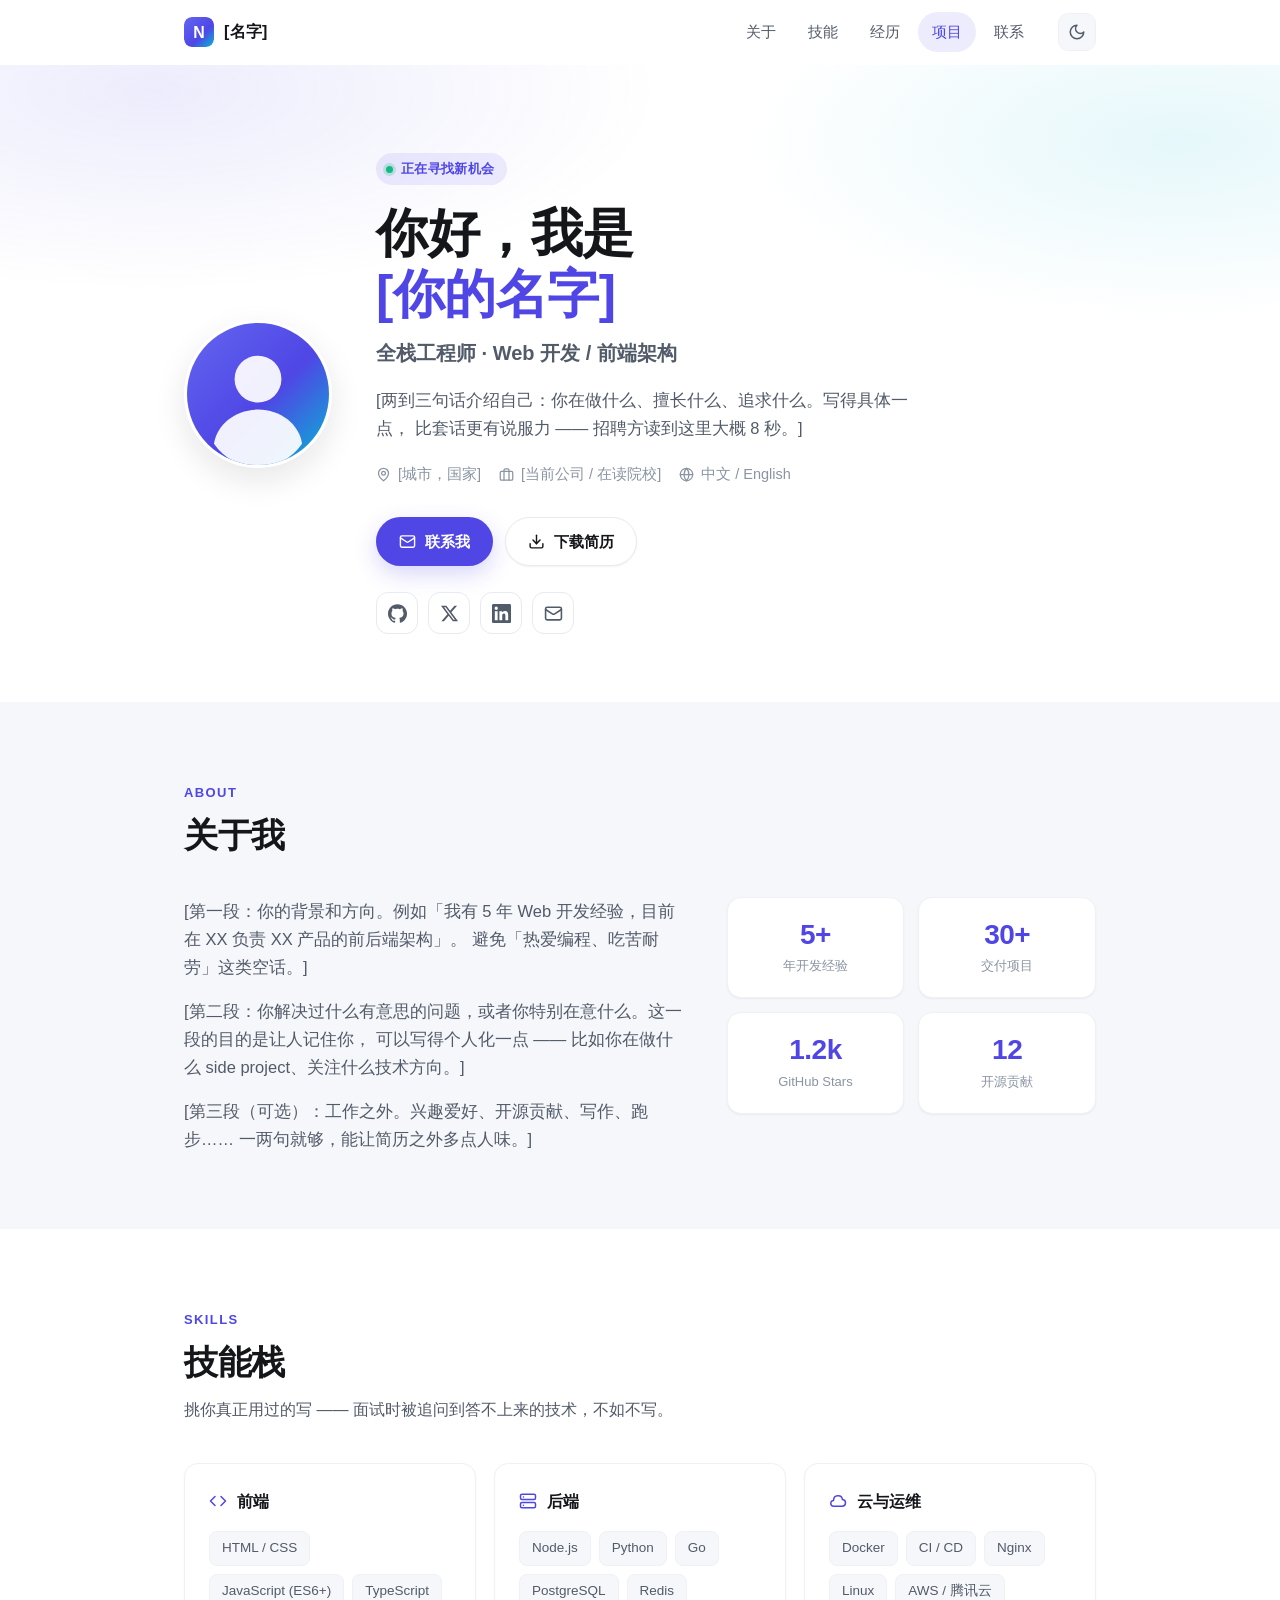
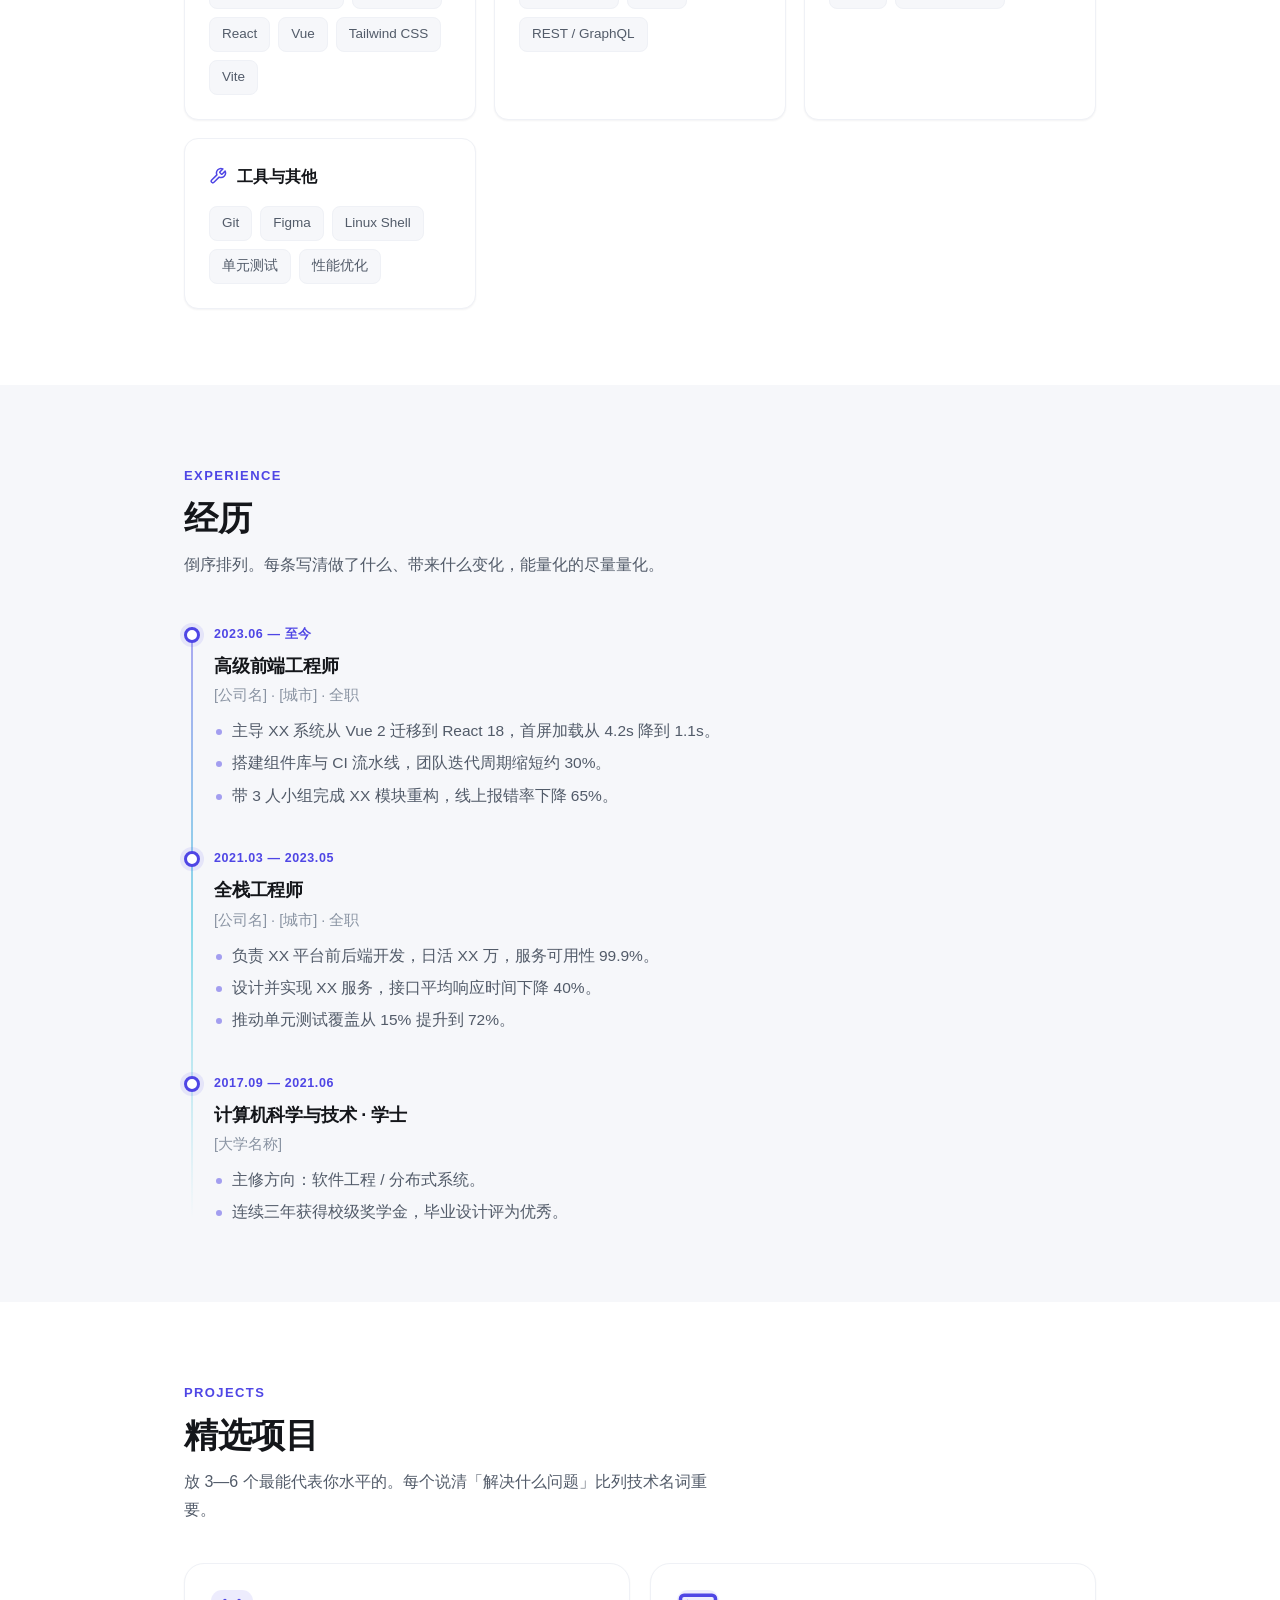
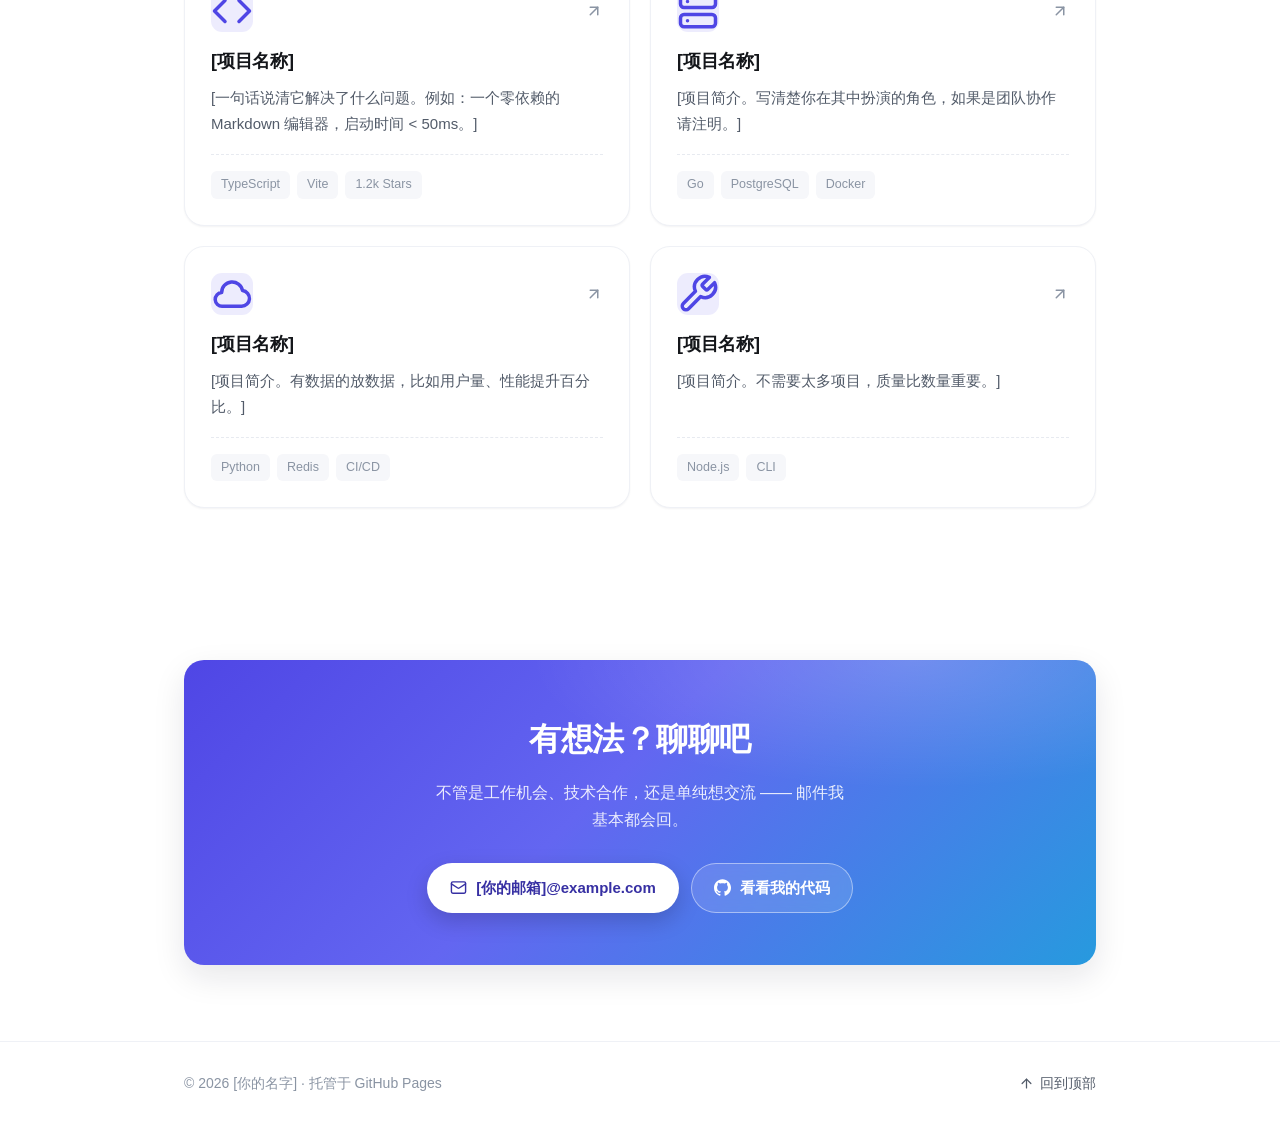
==== index.html @ 3cf86002 "feat: 个人主页上线" ====
<!DOCTYPE html>
<html lang="zh-CN" data-theme="light">
<head>
<meta charset="UTF-8">
<meta name="viewport" content="width=device-width, initial-scale=1">
<title>[你的名字] · 个人主页</title>
<meta name="description" content="[一句话简介，会显示在搜索结果和分享卡片里。例如：全栈工程师，专注于 Web 开发与开源项目。]">
<meta name="author" content="[你的名字]">
<meta name="theme-color" content="#4f46e5">

<!-- 社交分享卡片（Open Graph）。把 URL 换成你自己的 github.io 地址 -->
<meta property="og:type" content="website">
<meta property="og:title" content="[你的名字] · 个人主页">
<meta property="og:description" content="[一句话简介]">
<!-- <meta property="og:image" content="https://你的用户名.github.io/assets/img/og.png"> -->
<meta name="twitter:card" content="summary_large_image">

<link rel="icon" type="image/svg+xml" href="assets/img/favicon.svg">
<link rel="apple-touch-icon" href="assets/img/avatar.svg">
<link rel="stylesheet" href="assets/css/style.css">

<!-- 提前应用主题，避免刷新时闪白。不要删除这一段 -->
<script>
  (function () {
    try {
      var s = localStorage.getItem("site-theme");
      var t = s || (window.matchMedia("(prefers-color-scheme: dark)").matches ? "dark" : "light");
      document.documentElement.setAttribute("data-theme", t);
    } catch (e) {}
  })();
</script>
</head>

<body>
<a class="skip-link" href="#main">跳到主要内容</a>

<!-- ===================== SVG 图标库（勿删） ===================== -->
<svg xmlns="http://www.w3.org/2000/svg" style="position:absolute;width:0;height:0;overflow:hidden" aria-hidden="true">
  <symbol id="i-github" viewBox="0 0 24 24"><path fill="currentColor" d="M12 .297c-6.63 0-12 5.373-12 12 0 5.303 3.438 9.8 8.205 11.385.6.113.82-.258.82-.577 0-.285-.01-1.04-.015-2.04-3.338.724-4.042-1.61-4.042-1.61C4.422 18.07 3.633 17.7 3.633 17.7c-1.087-.744.084-.729.084-.729 1.205.084 1.838 1.236 1.838 1.236 1.07 1.835 2.809 1.305 3.495.998.108-.776.417-1.305.76-1.605-2.665-.3-5.466-1.332-5.466-5.93 0-1.31.465-2.38 1.235-3.22-.135-.303-.54-1.523.105-3.176 0 0 1.005-.322 3.3 1.23.96-.267 1.98-.399 3-.405 1.02.006 2.04.138 3 .405 2.28-1.552 3.285-1.23 3.285-1.23.645 1.653.24 2.873.12 3.176.765.84 1.23 1.91 1.23 3.22 0 4.61-2.805 5.625-5.475 5.92.42.36.81 1.096.81 2.22 0 1.606-.015 2.896-.015 3.286 0 .315.21.69.825.57C20.565 22.092 24 17.592 24 12.297c0-6.627-5.373-12-12-12"/></symbol>
  <symbol id="i-x" viewBox="0 0 24 24"><path fill="currentColor" d="M18.244 2.25h3.308l-7.227 8.26 8.502 11.24H16.17l-5.214-6.817L4.99 21.75H1.68l7.73-8.835L1.254 2.25H8.08l4.713 6.231zm-1.161 17.52h1.833L7.084 4.126H5.117z"/></symbol>
  <symbol id="i-linkedin" viewBox="0 0 24 24"><path fill="currentColor" d="M20.447 20.452h-3.554v-5.569c0-1.328-.027-3.037-1.852-3.037-1.853 0-2.136 1.445-2.136 2.939v5.667H9.351V9h3.414v1.561h.046c.477-.9 1.637-1.85 3.37-1.85 3.601 0 4.267 2.37 4.267 5.455v6.286zM5.337 7.433a2.062 2.062 0 0 1-2.063-2.065 2.064 2.064 0 1 1 2.063 2.065zm1.782 13.019H3.555V9h3.564v11.452zM22.225 0H1.771C.792 0 0 .774 0 1.729v20.542C0 23.227.792 24 1.771 24h20.451C23.2 24 24 23.227 24 22.271V1.729C24 .774 23.2 0 22.222 0h.003z"/></symbol>
  <g id="stroke-set" fill="none" stroke="currentColor" stroke-width="2" stroke-linecap="round" stroke-linejoin="round"></g>
  <symbol id="i-mail" viewBox="0 0 24 24" fill="none" stroke="currentColor" stroke-width="2" stroke-linecap="round" stroke-linejoin="round"><rect x="2" y="4" width="20" height="16" rx="2"/><path d="m22 7-8.97 5.7a1.94 1.94 0 0 1-2.06 0L2 7"/></symbol>
  <symbol id="i-pin" viewBox="0 0 24 24" fill="none" stroke="currentColor" stroke-width="2" stroke-linecap="round" stroke-linejoin="round"><path d="M20 10c0 6-8 12-8 12s-8-6-8-12a8 8 0 0 1 16 0Z"/><circle cx="12" cy="10" r="3"/></symbol>
  <symbol id="i-briefcase" viewBox="0 0 24 24" fill="none" stroke="currentColor" stroke-width="2" stroke-linecap="round" stroke-linejoin="round"><rect x="2" y="7" width="20" height="14" rx="2"/><path d="M16 21V5a2 2 0 0 0-2-2h-4a2 2 0 0 0-2 2v16"/></symbol>
  <symbol id="i-code" viewBox="0 0 24 24" fill="none" stroke="currentColor" stroke-width="2" stroke-linecap="round" stroke-linejoin="round"><polyline points="16 18 22 12 16 6"/><polyline points="8 6 2 12 8 18"/></symbol>
  <symbol id="i-server" viewBox="0 0 24 24" fill="none" stroke="currentColor" stroke-width="2" stroke-linecap="round" stroke-linejoin="round"><rect x="2" y="3" width="20" height="7" rx="2"/><rect x="2" y="14" width="20" height="7" rx="2"/><path d="M6 6.5h.01M6 17.5h.01"/></symbol>
  <symbol id="i-cloud" viewBox="0 0 24 24" fill="none" stroke="currentColor" stroke-width="2" stroke-linecap="round" stroke-linejoin="round"><path d="M17.5 19a4.5 4.5 0 0 0 .5-8.97A6 6 0 0 0 6.1 11.2 3.5 3.5 0 0 0 6.5 19Z"/></symbol>
  <symbol id="i-tool" viewBox="0 0 24 24" fill="none" stroke="currentColor" stroke-width="2" stroke-linecap="round" stroke-linejoin="round"><path d="M14.7 6.3a1 1 0 0 0 0 1.4l1.6 1.6a1 1 0 0 0 1.4 0l3.77-3.77a6 6 0 0 1-7.94 7.94l-6.91 6.91a2.12 2.12 0 0 1-3-3l6.91-6.91a6 6 0 0 1 7.94-7.94l-3.76 3.76z"/></symbol>
  <symbol id="i-globe" viewBox="0 0 24 24" fill="none" stroke="currentColor" stroke-width="2" stroke-linecap="round" stroke-linejoin="round"><circle cx="12" cy="12" r="10"/><path d="M2 12h20"/><path d="M12 2a15.3 15.3 0 0 1 4 10 15.3 15.3 0 0 1-4 10 15.3 15.3 0 0 1-4-10 15.3 15.3 0 0 1 4-10z"/></symbol>
  <symbol id="i-download" viewBox="0 0 24 24" fill="none" stroke="currentColor" stroke-width="2" stroke-linecap="round" stroke-linejoin="round"><path d="M21 15v4a2 2 0 0 1-2 2H5a2 2 0 0 1-2-2v-4"/><polyline points="7 10 12 15 17 10"/><line x1="12" y1="15" x2="12" y2="3"/></symbol>
  <symbol id="i-arrow-ur" viewBox="0 0 24 24" fill="none" stroke="currentColor" stroke-width="2" stroke-linecap="round" stroke-linejoin="round"><path d="M7 17 17 7"/><polyline points="7 7 17 7 17 17"/></symbol>
  <symbol id="i-arrow-up" viewBox="0 0 24 24" fill="none" stroke="currentColor" stroke-width="2" stroke-linecap="round" stroke-linejoin="round"><path d="m12 19V5"/><polyline points="5 12 12 5 19 12"/></symbol>
  <symbol id="i-file" viewBox="0 0 24 24" fill="none" stroke="currentColor" stroke-width="2" stroke-linecap="round" stroke-linejoin="round"><path d="M14 2H6a2 2 0 0 0-2 2v16a2 2 0 0 0 2 2h12a2 2 0 0 0 2-2V8z"/><polyline points="14 2 14 8 20 8"/><line x1="16" y1="13" x2="8" y2="13"/><line x1="16" y1="17" x2="8" y2="17"/></symbol>
  <symbol id="i-sun" viewBox="0 0 24 24" fill="none" stroke="currentColor" stroke-width="2" stroke-linecap="round" stroke-linejoin="round"><circle cx="12" cy="12" r="4"/><path d="M12 2v2M12 20v2M4.93 4.93l1.41 1.41M17.66 17.66l1.41 1.41M2 12h2M20 12h2M6.34 17.66l-1.41 1.41M19.07 4.93l-1.41 1.41"/></symbol>
  <symbol id="i-moon" viewBox="0 0 24 24" fill="none" stroke="currentColor" stroke-width="2" stroke-linecap="round" stroke-linejoin="round"><path d="M12 3a6 6 0 0 0 9 9 9 9 0 1 1-9-9Z"/></symbol>
  <symbol id="i-menu" viewBox="0 0 24 24" fill="none" stroke="currentColor" stroke-width="2" stroke-linecap="round" stroke-linejoin="round"><line x1="4" y1="6" x2="20" y2="6"/><line x1="4" y1="12" x2="20" y2="12"/><line x1="4" y1="18" x2="20" y2="18"/></symbol>
</svg>

<!-- ===================== 顶部导航 ===================== -->
<header class="nav">
  <div class="wrap nav-inner">
    <a class="brand" href="#top">
      <img src="assets/img/favicon.svg" alt="">
      <span>[名字]</span>
    </a>

    <nav class="nav-menu" aria-label="主导航">
      <a href="#about"      data-nav-link>关于</a>
      <a href="#skills"     data-nav-link>技能</a>
      <a href="#experience" data-nav-link>经历</a>
      <a href="#projects"   data-nav-link>项目</a>
      <a href="#contact"    data-nav-link>联系</a>
    </nav>

    <button id="theme-toggle" class="icon-btn" type="button" aria-label="切换深色 / 浅色模式">
      <svg class="icon-moon"><use href="#i-moon"></use></svg>
      <svg class="icon-sun"><use href="#i-sun"></use></svg>
    </button>

    <button id="nav-toggle" class="icon-btn nav-toggle" type="button" aria-label="打开菜单" aria-expanded="false" aria-controls="mobile-panel">
      <svg><use href="#i-menu"></use></svg>
    </button>
  </div>

  <div class="mobile-panel" id="mobile-panel">
    <a href="#about">关于</a>
    <a href="#skills">技能</a>
    <a href="#experience">经历</a>
    <a href="#projects">项目</a>
    <a href="#contact">联系</a>
  </div>
</header>

<main id="main">

  <!-- ===================== Hero ===================== -->
  <section class="hero" id="top">
    <div class="wrap hero-inner">
      <!-- 换成自己的照片：把 assets/img/avatar.jpg 放进去，再把下面 src 改成 .jpg -->
      <img class="avatar" src="assets/img/avatar.svg" alt="[你的名字] 的头像" width="148" height="148">

      <div>
        <span class="hero-tag"><span class="dot"></span> 正在寻找新机会</span>

        <h1>你好，我是<br><span class="accent">[你的名字]</span></h1>

        <p class="hero-role">全栈工程师 · Web 开发 / 前端架构</p>

        <p class="hero-desc">
          [两到三句话介绍自己：你在做什么、擅长什么、追求什么。写得具体一点，
          比套话更有说服力 —— 招聘方读到这里大概 8 秒。]
        </p>

        <div class="hero-meta">
          <span><svg><use href="#i-pin"></use></svg> [城市，国家]</span>
          <span><svg><use href="#i-briefcase"></use></svg> [当前公司 / 在读院校]</span>
          <span><svg><use href="#i-globe"></use></svg> 中文 / English</span>
        </div>

        <div class="btn-row">
          <a class="btn btn-primary" href="#contact">
            <svg><use href="#i-mail"></use></svg> 联系我
          </a>
          <!-- 简历 PDF：放到 assets/files/resume.pdf 后启用 -->
          <a class="btn btn-ghost" href="assets/files/resume.pdf" download>
            <svg><use href="#i-download"></use></svg> 下载简历
          </a>
        </div>

        <div class="socials">
          <a class="social-link" href="https://github.com/[你的用户名]" target="_blank" rel="noopener" aria-label="GitHub">
            <svg><use href="#i-github"></use></svg>
          </a>
          <a class="social-link" href="https://x.com/[你的用户名]" target="_blank" rel="noopener" aria-label="X (Twitter)">
            <svg><use href="#i-x"></use></svg>
          </a>
          <a class="social-link" href="https://www.linkedin.com/in/[你的用户名]" target="_blank" rel="noopener" aria-label="LinkedIn">
            <svg><use href="#i-linkedin"></use></svg>
          </a>
          <a class="social-link" href="mailto:[你的邮箱]@example.com" aria-label="发送邮件">
            <svg><use href="#i-mail"></use></svg>
          </a>
        </div>
      </div>
    </div>
  </section>

  <!-- ===================== 关于 ===================== -->
  <section id="about" class="alt-bg">
    <div class="wrap">
      <div class="section-head reveal">
        <span class="eyebrow">About</span>
        <h2>关于我</h2>
      </div>

      <div class="about-grid">
        <div class="about-text reveal">
          <p>
            [第一段：你的背景和方向。例如「我有 5 年 Web 开发经验，目前在 XX 负责 XX 产品的前后端架构」。
            避免「热爱编程、吃苦耐劳」这类空话。]
          </p>
          <p>
            [第二段：你解决过什么有意思的问题，或者你特别在意什么。这一段的目的是让人记住你，
            可以写得个人化一点 —— 比如你在做什么 side project、关注什么技术方向。]
          </p>
          <p>
            [第三段（可选）：工作之外。兴趣爱好、开源贡献、写作、跑步……
            一两句就够，能让简历之外多点人味。]
          </p>
        </div>

        <div class="stats">
          <div class="stat reveal">
            <div class="stat-num">5+</div>
            <div class="stat-label">年开发经验</div>
          </div>
          <div class="stat reveal">
            <div class="stat-num">30+</div>
            <div class="stat-label">交付项目</div>
          </div>
          <div class="stat reveal">
            <div class="stat-num">1.2k</div>
            <div class="stat-label">GitHub Stars</div>
          </div>
          <div class="stat reveal">
            <div class="stat-num">12</div>
            <div class="stat-label">开源贡献</div>
          </div>
        </div>
      </div>
    </div>
  </section>

  <!-- ===================== 技能 ===================== -->
  <section id="skills">
    <div class="wrap">
      <div class="section-head reveal">
        <span class="eyebrow">Skills</span>
        <h2>技能栈</h2>
        <p>挑你真正用过的写 —— 面试时被追问到答不上来的技术，不如不写。</p>
      </div>

      <div class="skill-grid">
        <div class="skill-card reveal">
          <h3><svg><use href="#i-code"></use></svg> 前端</h3>
          <div class="chips">
            <span class="chip">HTML / CSS</span>
            <span class="chip">JavaScript (ES6+)</span>
            <span class="chip">TypeScript</span>
            <span class="chip">React</span>
            <span class="chip">Vue</span>
            <span class="chip">Tailwind CSS</span>
            <span class="chip">Vite</span>
          </div>
        </div>

        <div class="skill-card reveal">
          <h3><svg><use href="#i-server"></use></svg> 后端</h3>
          <div class="chips">
            <span class="chip">Node.js</span>
            <span class="chip">Python</span>
            <span class="chip">Go</span>
            <span class="chip">PostgreSQL</span>
            <span class="chip">Redis</span>
            <span class="chip">REST / GraphQL</span>
          </div>
        </div>

        <div class="skill-card reveal">
          <h3><svg><use href="#i-cloud"></use></svg> 云与运维</h3>
          <div class="chips">
            <span class="chip">Docker</span>
            <span class="chip">CI / CD</span>
            <span class="chip">Nginx</span>
            <span class="chip">Linux</span>
            <span class="chip">AWS / 腾讯云</span>
          </div>
        </div>

        <div class="skill-card reveal">
          <h3><svg><use href="#i-tool"></use></svg> 工具与其他</h3>
          <div class="chips">
            <span class="chip">Git</span>
            <span class="chip">Figma</span>
            <span class="chip">Linux Shell</span>
            <span class="chip">单元测试</span>
            <span class="chip">性能优化</span>
          </div>
        </div>
      </div>
    </div>
  </section>

  <!-- ===================== 经历 ===================== -->
  <section id="experience" class="alt-bg">
    <div class="wrap">
      <div class="section-head reveal">
        <span class="eyebrow">Experience</span>
        <h2>经历</h2>
        <p>倒序排列。每条写清做了什么、带来什么变化，能量化的尽量量化。</p>
      </div>

      <div class="timeline">
        <div class="tl-item reveal">
          <span class="tl-date">2023.06 — 至今</span>
          <h3>高级前端工程师</h3>
          <p class="tl-org">[公司名] · [城市] · 全职</p>
          <ul class="tl-desc">
            <li>主导 XX 系统从 Vue 2 迁移到 React 18，首屏加载从 4.2s 降到 1.1s。</li>
            <li>搭建组件库与 CI 流水线，团队迭代周期缩短约 30%。</li>
            <li>带 3 人小组完成 XX 模块重构，线上报错率下降 65%。</li>
          </ul>
        </div>

        <div class="tl-item reveal">
          <span class="tl-date">2021.03 — 2023.05</span>
          <h3>全栈工程师</h3>
          <p class="tl-org">[公司名] · [城市] · 全职</p>
          <ul class="tl-desc">
            <li>负责 XX 平台前后端开发，日活 XX 万，服务可用性 99.9%。</li>
            <li>设计并实现 XX 服务，接口平均响应时间下降 40%。</li>
            <li>推动单元测试覆盖从 15% 提升到 72%。</li>
          </ul>
        </div>

        <div class="tl-item reveal">
          <span class="tl-date">2017.09 — 2021.06</span>
          <h3>计算机科学与技术 · 学士</h3>
          <p class="tl-org">[大学名称]</p>
          <ul class="tl-desc">
            <li>主修方向：软件工程 / 分布式系统。</li>
            <li>连续三年获得校级奖学金，毕业设计评为优秀。</li>
          </ul>
        </div>
      </div>
    </div>
  </section>

  <!-- ===================== 项目 ===================== -->
  <section id="projects">
    <div class="wrap">
      <div class="section-head reveal">
        <span class="eyebrow">Projects</span>
        <h2>精选项目</h2>
        <p>放 3—6 个最能代表你水平的。每个说清「解决什么问题」比列技术名词重要。</p>
      </div>

      <div class="project-grid">
        <a class="project-card reveal" href="https://github.com/[你的用户名]/[仓库名]" target="_blank" rel="noopener">
          <div class="pc-top">
            <span class="pc-icon"><svg><use href="#i-code"></use></svg></span>
            <span class="pc-arrow"><svg><use href="#i-arrow-ur"></use></svg></span>
          </div>
          <h3>[项目名称]</h3>
          <p>[一句话说清它解决了什么问题。例如：一个零依赖的 Markdown 编辑器，启动时间 &lt; 50ms。]</p>
          <div class="pc-footer">
            <span class="tag">TypeScript</span>
            <span class="tag">Vite</span>
            <span class="tag">1.2k Stars</span>
          </div>
        </a>

        <a class="project-card reveal" href="https://github.com/[你的用户名]/[仓库名]" target="_blank" rel="noopener">
          <div class="pc-top">
            <span class="pc-icon"><svg><use href="#i-server"></use></svg></span>
            <span class="pc-arrow"><svg><use href="#i-arrow-ur"></use></svg></span>
          </div>
          <h3>[项目名称]</h3>
          <p>[项目简介。写清楚你在其中扮演的角色，如果是团队协作请注明。]</p>
          <div class="pc-footer">
            <span class="tag">Go</span>
            <span class="tag">PostgreSQL</span>
            <span class="tag">Docker</span>
          </div>
        </a>

        <a class="project-card reveal" href="https://github.com/[你的用户名]/[仓库名]" target="_blank" rel="noopener">
          <div class="pc-top">
            <span class="pc-icon"><svg><use href="#i-cloud"></use></svg></span>
            <span class="pc-arrow"><svg><use href="#i-arrow-ur"></use></svg></span>
          </div>
          <h3>[项目名称]</h3>
          <p>[项目简介。有数据的放数据，比如用户量、性能提升百分比。]</p>
          <div class="pc-footer">
            <span class="tag">Python</span>
            <span class="tag">Redis</span>
            <span class="tag">CI/CD</span>
          </div>
        </a>

        <a class="project-card reveal" href="https://github.com/[你的用户名]/[仓库名]" target="_blank" rel="noopener">
          <div class="pc-top">
            <span class="pc-icon"><svg><use href="#i-tool"></use></svg></span>
            <span class="pc-arrow"><svg><use href="#i-arrow-ur"></use></svg></span>
          </div>
          <h3>[项目名称]</h3>
          <p>[项目简介。不需要太多项目，质量比数量重要。]</p>
          <div class="pc-footer">
            <span class="tag">Node.js</span>
            <span class="tag">CLI</span>
          </div>
        </a>
      </div>
    </div>
  </section>

  <!-- ===================== 联系 ===================== -->
  <section id="contact">
    <div class="wrap">
      <div class="contact-card reveal">
        <h2>有想法？聊聊吧</h2>
        <p>不管是工作机会、技术合作，还是单纯想交流 —— 邮件我基本都会回。</p>
        <div class="btn-row">
          <a class="btn btn-on-gradient" href="mailto:[你的邮箱]@example.com">
            <svg><use href="#i-mail"></use></svg> [你的邮箱]@example.com
          </a>
          <a class="btn btn-outline-light" href="https://github.com/[你的用户名]" target="_blank" rel="noopener">
            <svg><use href="#i-github"></use></svg> 看看我的代码
          </a>
        </div>
      </div>
    </div>
  </section>

</main>

<!-- ===================== 页脚 ===================== -->
<footer class="footer">
  <div class="wrap footer-inner">
    <span>© <span id="year">2026</span> [你的名字] · 托管于 GitHub Pages</span>
    <a class="to-top" href="#top" id="to-top">
      <svg><use href="#i-arrow-up"></use></svg> 回到顶部
    </a>
  </div>
</footer>

<script src="assets/js/main.js"></script>
</body>
</html>
---- assets/css/style.css ----
/* ==========================================================================
   个人主页 · 样式表
   结构：1 变量与主题 / 2 基础重置 / 3 布局容器 / 4 导航 / 5 Hero
        6 通用区块标题 / 7 关于 / 8 技能 / 9 经历时间线 / 10 项目
        11 联系 / 12 页脚 / 13 动效 / 14 响应式 / 15 打印
   ========================================================================== */

/* ---------- 1. 变量与主题 ---------- */
:root {
  color-scheme: light;

  --bg:            #ffffff;
  --bg-soft:       #f6f7fa;
  --bg-elev:       #ffffff;
  --bg-inset:      #ffffff;

  --text:          #14161a;
  --text-soft:     #525b69;
  --text-muted:    #8a94a3;

  --border:        #e7eaf0;
  --border-soft:   #eff1f6;

  --accent:        #4f46e5;
  --accent-hover:  #4338ca;
  --accent-2:      #06b6d4;
  --accent-a10:    rgba(79, 70, 229, .10);
  --accent-a16:    rgba(79, 70, 229, .16);
  --cyan-a10:      rgba(6, 182, 212, .10);

  --shadow-sm:     0 1px 2px rgba(16, 24, 40, .05);
  --shadow-md:     0 4px 14px rgba(16, 24, 40, .06);
  --shadow-lg:     0 12px 32px rgba(16, 24, 40, .10);
  --shadow-accent: 0 8px 22px rgba(79, 70, 229, .22);

  --radius:        14px;
  --radius-sm:     10px;
  --radius-lg:     20px;
  --maxw:          960px;

  --ease:          cubic-bezier(.4, 0, .2, 1);
}

[data-theme="dark"] {
  color-scheme: dark;

  --bg:            #0d1017;
  --bg-soft:       #141922;
  --bg-elev:       #161b25;
  --bg-inset:      #1b2130;

  --text:          #eef1f6;
  --text-soft:     #a3adbd;
  --text-muted:    #6f7a8b;

  --border:        #242c3a;
  --border-soft:   #1e2531;

  --accent:        #7c83f7;
  --accent-hover:  #9298fa;
  --accent-2:      #22d3ee;
  --accent-a10:    rgba(124, 131, 247, .14);
  --accent-a16:    rgba(124, 131, 247, .22);
  --cyan-a10:      rgba(34, 211, 238, .12);

  --shadow-sm:     0 1px 2px rgba(0, 0, 0, .4);
  --shadow-md:     0 4px 14px rgba(0, 0, 0, .35);
  --shadow-lg:     0 12px 32px rgba(0, 0, 0, .45);
  --shadow-accent: 0 8px 22px rgba(124, 131, 247, .3);
}

/* ---------- 2. 基础重置 ---------- */
*, *::before, *::after { box-sizing: border-box; }

html {
  scroll-behavior: smooth;
  scroll-padding-top: 76px;
  -webkit-text-size-adjust: 100%;
}

body {
  margin: 0;
  background: var(--bg);
  color: var(--text);
  font-family: -apple-system, BlinkMacSystemFont, "Segoe UI", "PingFang SC",
               "Hiragino Sans GB", "Microsoft YaHei", "Helvetica Neue", Helvetica, Arial, sans-serif;
  font-size: 16px;
  line-height: 1.7;
  -webkit-font-smoothing: antialiased;
  -moz-osx-font-smoothing: grayscale;
  transition: background-color .3s var(--ease), color .3s var(--ease);
  overflow-x: hidden;
}

h1, h2, h3, h4, p, ul, ol, figure { margin: 0; }
ul, ol { padding: 0; list-style: none; }
img, svg { display: block; max-width: 100%; }

a {
  color: inherit;
  text-decoration: none;
  transition: color .2s var(--ease);
}

button {
  font: inherit;
  color: inherit;
  border: 0;
  background: none;
  cursor: pointer;
}

:focus-visible {
  outline: 2px solid var(--accent);
  outline-offset: 3px;
  border-radius: 6px;
}

::selection { background: var(--accent-a16); }

.skip-link {
  position: absolute;
  left: -9999px;
  top: 0;
  z-index: 999;
  padding: 10px 18px;
  background: var(--accent);
  color: #fff;
  border-radius: 0 0 10px 0;
}
.skip-link:focus { left: 0; }

/* ---------- 3. 布局容器 ---------- */
.wrap {
  width: 100%;
  max-width: var(--maxw);
  margin-inline: auto;
  padding-inline: 24px;
}

section { padding-block: 76px; }

/* ---------- 4. 导航 ---------- */
.nav {
  position: sticky;
  top: 0;
  z-index: 50;
  background: color-mix(in srgb, var(--bg) 82%, transparent);
  backdrop-filter: saturate(180%) blur(14px);
  -webkit-backdrop-filter: saturate(180%) blur(14px);
  border-bottom: 1px solid transparent;
  transition: border-color .3s var(--ease), box-shadow .3s var(--ease);
}
@supports not (background: color-mix(in srgb, red, blue)) {
  .nav { background: var(--bg); }
}

.nav.is-stuck {
  border-bottom-color: var(--border-soft);
  box-shadow: var(--shadow-sm);
}

.nav-inner {
  display: flex;
  align-items: center;
  gap: 20px;
  height: 64px;
}

.brand {
  display: inline-flex;
  align-items: center;
  gap: 10px;
  font-weight: 700;
  letter-spacing: .2px;
  white-space: nowrap;
}
.brand img { width: 30px; height: 30px; border-radius: 8px; }

.nav-menu {
  display: flex;
  align-items: center;
  gap: 4px;
  margin-left: auto;
}
.nav-menu a {
  position: relative;
  padding: 8px 14px;
  border-radius: 999px;
  font-size: 14.5px;
  color: var(--text-soft);
  font-weight: 500;
}
.nav-menu a:hover { color: var(--text); background: var(--bg-soft); }
.nav-menu a.is-active { color: var(--accent); background: var(--accent-a10); }

.icon-btn {
  display: grid;
  place-items: center;
  width: 38px;
  height: 38px;
  border-radius: 10px;
  color: var(--text-soft);
  background: var(--bg-soft);
  border: 1px solid var(--border-soft);
  transition: all .2s var(--ease);
  flex-shrink: 0;
}
.icon-btn:hover { color: var(--text); background: var(--accent-a10); transform: translateY(-1px); }
.icon-btn svg { width: 18px; height: 18px; }

/* 太阳 / 月亮切换 */
[data-theme="light"] .icon-moon { display: block; }
[data-theme="light"] .icon-sun  { display: none; }
[data-theme="dark"]  .icon-moon { display: none; }
[data-theme="dark"]  .icon-sun  { display: block; }

.nav-toggle { display: none; }

/* 移动端下拉面板 */
.mobile-panel {
  display: none;
  overflow: hidden;
  border-top: 1px solid var(--border-soft);
  background: var(--bg);
}
.mobile-panel.is-open { display: block; }
.mobile-panel a {
  display: block;
  padding: 13px 24px;
  font-size: 15px;
  color: var(--text-soft);
  border-bottom: 1px solid var(--border-soft);
}
.mobile-panel a:last-child { border-bottom: 0; }
.mobile-panel a:active { background: var(--bg-soft); }

/* ---------- 5. Hero ---------- */
.hero {
  position: relative;
  padding-block: 88px 68px;
  overflow: hidden;
}
.hero::before {
  content: "";
  position: absolute;
  inset: 0;
  pointer-events: none;
  background:
    radial-gradient(58% 46% at 12% 4%,  var(--accent-a10), transparent 68%),
    radial-gradient(48% 40% at 92% 12%, var(--cyan-a10),   transparent 70%);
}

.hero-inner {
  position: relative;
  display: grid;
  grid-template-columns: 148px 1fr;
  gap: 44px;
  align-items: center;
}

.avatar {
  width: 148px;
  height: 148px;
  border-radius: 50%;
  object-fit: cover;
  border: 3px solid var(--bg);
  box-shadow: var(--shadow-lg);
  background: var(--bg-soft);
}

.hero-tag {
  display: inline-flex;
  align-items: center;
  gap: 8px;
  padding: 5px 13px 5px 10px;
  border-radius: 999px;
  background: var(--accent-a10);
  color: var(--accent);
  font-size: 13px;
  font-weight: 600;
  letter-spacing: .3px;
  margin-bottom: 18px;
}
.hero-tag .dot {
  width: 7px;
  height: 7px;
  border-radius: 50%;
  background: #12b981;
  box-shadow: 0 0 0 3px rgba(18, 185, 129, .22);
  animation: pulse 2.4s ease-in-out infinite;
}
@keyframes pulse {
  50% { box-shadow: 0 0 0 6px rgba(18, 185, 129, 0); }
}

.hero h1 {
  font-size: clamp(34px, 5.4vw, 52px);
  line-height: 1.18;
  font-weight: 800;
  letter-spacing: -.5px;
}
.hero h1 .accent { color: var(--accent); }

.hero-role {
  margin-top: 10px;
  font-size: clamp(17px, 2.2vw, 20px);
  font-weight: 600;
  color: var(--text-soft);
}
.hero-desc {
  margin-top: 16px;
  max-width: 58ch;
  font-size: 16.5px;
  color: var(--text-soft);
}

.hero-meta {
  display: flex;
  flex-wrap: wrap;
  gap: 8px 18px;
  margin-top: 20px;
  color: var(--text-muted);
  font-size: 14.5px;
}
.hero-meta span { display: inline-flex; align-items: center; gap: 7px; }
.hero-meta svg { width: 15px; height: 15px; flex-shrink: 0; }

.btn-row {
  display: flex;
  flex-wrap: wrap;
  gap: 12px;
  margin-top: 30px;
}

.btn {
  display: inline-flex;
  align-items: center;
  gap: 9px;
  padding: 11px 22px;
  border-radius: 999px;
  font-size: 15px;
  font-weight: 600;
  border: 1px solid transparent;
  transition: all .22s var(--ease);
}
.btn svg { width: 17px; height: 17px; }

.btn-primary {
  background: var(--accent);
  color: #fff;
  box-shadow: var(--shadow-accent);
}
.btn-primary:hover { background: var(--accent-hover); transform: translateY(-2px); }

[data-theme="dark"] .btn-primary { color: #0f1320; }

.btn-ghost {
  background: var(--bg-elev);
  color: var(--text);
  border-color: var(--border);
  box-shadow: var(--shadow-sm);
}
.btn-ghost:hover {
  border-color: var(--accent);
  color: var(--accent);
  transform: translateY(-2px);
}

/* 社交图标按钮组 */
.socials {
  display: flex;
  flex-wrap: wrap;
  gap: 10px;
  margin-top: 26px;
}
.social-link {
  display: grid;
  place-items: center;
  width: 42px;
  height: 42px;
  border-radius: 12px;
  background: var(--bg-elev);
  border: 1px solid var(--border);
  color: var(--text-soft);
  transition: all .22s var(--ease);
}
.social-link svg { width: 19px; height: 19px; }
.social-link:hover {
  color: var(--accent);
  border-color: var(--accent);
  background: var(--accent-a10);
  transform: translateY(-3px);
}

/* ---------- 6. 通用区块标题 ---------- */
.section-head { margin-bottom: 40px; }

.eyebrow {
  display: inline-block;
  font-size: 13px;
  font-weight: 700;
  letter-spacing: 1.4px;
  text-transform: uppercase;
  color: var(--accent);
  margin-bottom: 10px;
}

.section-head h2 {
  font-size: clamp(26px, 3.6vw, 34px);
  font-weight: 800;
  letter-spacing: -.3px;
  line-height: 1.25;
}
.section-head p {
  margin-top: 12px;
  max-width: 62ch;
  color: var(--text-soft);
}

.alt-bg { background: var(--bg-soft); }

/* ---------- 7. 关于 ---------- */
.about-grid {
  display: grid;
  grid-template-columns: 1.35fr 1fr;
  gap: 44px;
  align-items: start;
}
.about-text p + p { margin-top: 16px; }
.about-text { color: var(--text-soft); font-size: 16.5px; }
.about-text strong { color: var(--text); font-weight: 600; }

.stats {
  display: grid;
  grid-template-columns: repeat(2, 1fr);
  gap: 14px;
}
.stat {
  padding: 20px;
  border-radius: var(--radius);
  background: var(--bg-elev);
  border: 1px solid var(--border-soft);
  box-shadow: var(--shadow-sm);
  text-align: center;
}
.stat-num {
  font-size: 28px;
  font-weight: 800;
  color: var(--accent);
  line-height: 1.2;
  letter-spacing: -.5px;
}
.stat-label {
  margin-top: 4px;
  font-size: 13px;
  color: var(--text-muted);
}

/* ---------- 8. 技能 ---------- */
.skill-grid {
  display: grid;
  grid-template-columns: repeat(auto-fit, minmax(255px, 1fr));
  gap: 18px;
}

.skill-card {
  padding: 24px;
  border-radius: var(--radius);
  background: var(--bg-elev);
  border: 1px solid var(--border-soft);
  box-shadow: var(--shadow-sm);
  transition: transform .25s var(--ease), box-shadow .25s var(--ease), border-color .25s var(--ease);
}
.skill-card:hover {
  transform: translateY(-4px);
  box-shadow: var(--shadow-md);
  border-color: var(--border);
}
.skill-card h3 {
  display: flex;
  align-items: center;
  gap: 10px;
  font-size: 16px;
  font-weight: 700;
  margin-bottom: 16px;
}
.skill-card h3 svg { width: 18px; height: 18px; color: var(--accent); }

.chips { display: flex; flex-wrap: wrap; gap: 8px; }
.chip {
  padding: 5px 12px;
  border-radius: 8px;
  background: var(--bg-soft);
  border: 1px solid var(--border-soft);
  color: var(--text-soft);
  font-size: 13.5px;
  font-weight: 500;
  transition: all .2s var(--ease);
}
.chip:hover {
  color: var(--accent);
  border-color: var(--accent);
  background: var(--accent-a10);
}

/* ---------- 9. 经历时间线 ---------- */
.timeline { position: relative; padding-left: 30px; }
.timeline::before {
  content: "";
  position: absolute;
  left: 7px;
  top: 8px;
  bottom: 8px;
  width: 2px;
  border-radius: 2px;
  background: linear-gradient(180deg, var(--accent), var(--accent-2), transparent);
  opacity: .45;
}

.tl-item { position: relative; padding-bottom: 34px; }
.tl-item:last-child { padding-bottom: 0; }
.tl-item::before {
  content: "";
  position: absolute;
  left: -30px;
  top: 8px;
  width: 16px;
  height: 16px;
  border-radius: 50%;
  background: var(--bg);
  border: 3px solid var(--accent);
  box-shadow: 0 0 0 4px var(--accent-a10);
}

.tl-date {
  display: inline-block;
  font-size: 12.5px;
  font-weight: 700;
  letter-spacing: .6px;
  color: var(--accent);
  margin-bottom: 6px;
}
.tl-item h3 { font-size: 18px; font-weight: 700; letter-spacing: -.2px; }
.tl-org {
  margin-top: 2px;
  font-size: 14.5px;
  color: var(--text-muted);
  font-weight: 500;
}
.tl-desc {
  margin-top: 10px;
  color: var(--text-soft);
  font-size: 15.5px;
}
.tl-desc li {
  position: relative;
  padding-left: 18px;
}
.tl-desc li + li { margin-top: 6px; }
.tl-desc li::before {
  content: "";
  position: absolute;
  left: 2px;
  top: 11px;
  width: 6px;
  height: 6px;
  border-radius: 50%;
  background: var(--accent);
  opacity: .5;
}

/* ---------- 10. 项目 ---------- */
.project-grid {
  display: grid;
  grid-template-columns: repeat(auto-fit, minmax(300px, 1fr));
  gap: 20px;
}

.project-card {
  display: flex;
  flex-direction: column;
  padding: 26px;
  border-radius: var(--radius-lg);
  background: var(--bg-elev);
  border: 1px solid var(--border-soft);
  box-shadow: var(--shadow-sm);
  transition: transform .25s var(--ease), box-shadow .25s var(--ease), border-color .25s var(--ease);
}
.project-card:hover {
  transform: translateY(-5px);
  box-shadow: var(--shadow-lg);
  border-color: var(--accent-a16);
}

.pc-top {
  display: flex;
  align-items: center;
  justify-content: space-between;
  gap: 12px;
  margin-bottom: 14px;
}
.pc-icon {
  display: grid;
  place-items: center;
  width: 42px;
  height: 42px;
  border-radius: 11px;
  background: var(--accent-a10);
  color: var(--accent);
  font-size: 20px;
}
.pc-arrow {
  color: var(--text-muted);
  transition: all .22s var(--ease);
}
.pc-arrow svg { width: 18px; height: 18px; }
.project-card:hover .pc-arrow {
  color: var(--accent);
  transform: translate(3px, -3px);
}

.project-card h3 { font-size: 18px; font-weight: 700; letter-spacing: -.2px; }
.project-card > p {
  margin-top: 9px;
  color: var(--text-soft);
  font-size: 15px;
  flex: 1;
}
.pc-footer {
  display: flex;
  flex-wrap: wrap;
  gap: 7px;
  margin-top: 18px;
  padding-top: 16px;
  border-top: 1px dashed var(--border);
}
.tag {
  font-size: 12.5px;
  font-weight: 500;
  padding: 3px 10px;
  border-radius: 6px;
  background: var(--bg-soft);
  color: var(--text-muted);
}

/* ---------- 11. 联系 ---------- */
.contact-card {
  position: relative;
  overflow: hidden;
  padding: 52px 40px;
  border-radius: var(--radius-lg);
  text-align: center;
  color: #fff;
  background: linear-gradient(135deg, #4f46e5 0%, #6366f1 45%, #06b6d4 130%);
  box-shadow: var(--shadow-lg);
}
.contact-card::after {
  content: "";
  position: absolute;
  inset: 0;
  background: radial-gradient(60% 60% at 80% 0%, rgba(255,255,255,.18), transparent 70%);
  pointer-events: none;
}
.contact-card > * { position: relative; z-index: 1; }
.contact-card h2 {
  font-size: clamp(24px, 3.4vw, 32px);
  font-weight: 800;
  letter-spacing: -.3px;
}
.contact-card p {
  margin-top: 12px;
  margin-inline: auto;
  max-width: 46ch;
  color: rgba(255, 255, 255, .88);
  font-size: 16px;
}
.contact-card .btn-row { justify-content: center; }
.btn-on-gradient {
  background: #fff;
  color: #3730a3;
  box-shadow: 0 8px 22px rgba(0, 0, 0, .18);
}
.btn-on-gradient:hover { background: #f4f5ff; transform: translateY(-2px); }
.btn-outline-light {
  background: rgba(255, 255, 255, .12);
  color: #fff;
  border-color: rgba(255, 255, 255, .45);
  backdrop-filter: blur(6px);
}
.btn-outline-light:hover { background: rgba(255, 255, 255, .22); transform: translateY(-2px); }

/* ---------- 12. 页脚 ---------- */
.footer {
  border-top: 1px solid var(--border-soft);
  padding-block: 30px;
  color: var(--text-muted);
  font-size: 14px;
}
.footer-inner {
  display: flex;
  flex-wrap: wrap;
  align-items: center;
  justify-content: space-between;
  gap: 12px;
}
.footer a { color: var(--text-soft); }
.footer a:hover { color: var(--accent); }
.to-top {
  display: inline-flex;
  align-items: center;
  gap: 6px;
}
.to-top svg { width: 15px; height: 15px; }

/* ---------- 13. 动效 ---------- */
.reveal {
  opacity: 0;
  transform: translateY(18px);
  transition: opacity .6s var(--ease), transform .6s var(--ease);
}
.reveal.is-in { opacity: 1; transform: none; }

@media (prefers-reduced-motion: reduce) {
  html { scroll-behavior: auto; }
  *, *::before, *::after {
    animation-duration: .001ms !important;
    animation-iteration-count: 1 !important;
    transition-duration: .001ms !important;
  }
  .reveal { opacity: 1; transform: none; }
}

/* ---------- 14. 响应式 ---------- */
@media (max-width: 860px) {
  .about-grid { grid-template-columns: 1fr; gap: 32px; }
}

@media (max-width: 720px) {
  section { padding-block: 56px; }
  .wrap { padding-inline: 20px; }

  .nav-menu { display: none; }
  .nav-toggle { display: grid; }

  .hero { padding-block: 52px 40px; }
  .hero-inner {
    grid-template-columns: 1fr;
    justify-items: center;
    text-align: center;
    gap: 24px;
  }
  .avatar { width: 116px; height: 116px; }
  .hero-desc { margin-inline: auto; }
  .hero-meta { justify-content: center; }
  .btn-row, .socials { justify-content: center; }

  .contact-card { padding: 40px 24px; }
  .footer-inner { justify-content: center; text-align: center; }
}

@media (max-width: 420px) {
  .stats { grid-template-columns: 1fr; }
  .btn { padding: 11px 18px; font-size: 14.5px; }
}

/* ---------- 15. 打印（导出 PDF 简历） ---------- */
@media print {
  .nav, .mobile-panel, .socials, .btn-row, .to-top, .skip-link, .pc-arrow { display: none !important; }

  body { background: #fff; color: #000; font-size: 11.5pt; }
  .wrap { max-width: 100%; padding-inline: 0; }
  section { padding-block: 16pt; page-break-inside: avoid; }
  .hero { padding-block: 0 14pt; }
  .hero-inner { grid-template-columns: 96px 1fr; gap: 18pt; }
  .avatar { width: 96px; height: 96px; box-shadow: none; }
  .hero::before, .contact-card::after { display: none; }

  .alt-bg { background: #fff; }
  .reveal { opacity: 1 !important; transform: none !important; }

  .skill-card, .project-card, .stat, .contact-card {
    box-shadow: none;
    border: 1px solid #ddd;
    background: #fff;
    break-inside: avoid;
  }
  .contact-card {
    color: #000;
    background: #fff;
    padding: 16pt;
  }
  .contact-card p { color: #444; }
  a { text-decoration: none; color: #000; }
  .project-card:hover, .skill-card:hover { transform: none; }
}

@page { margin: 14mm; }
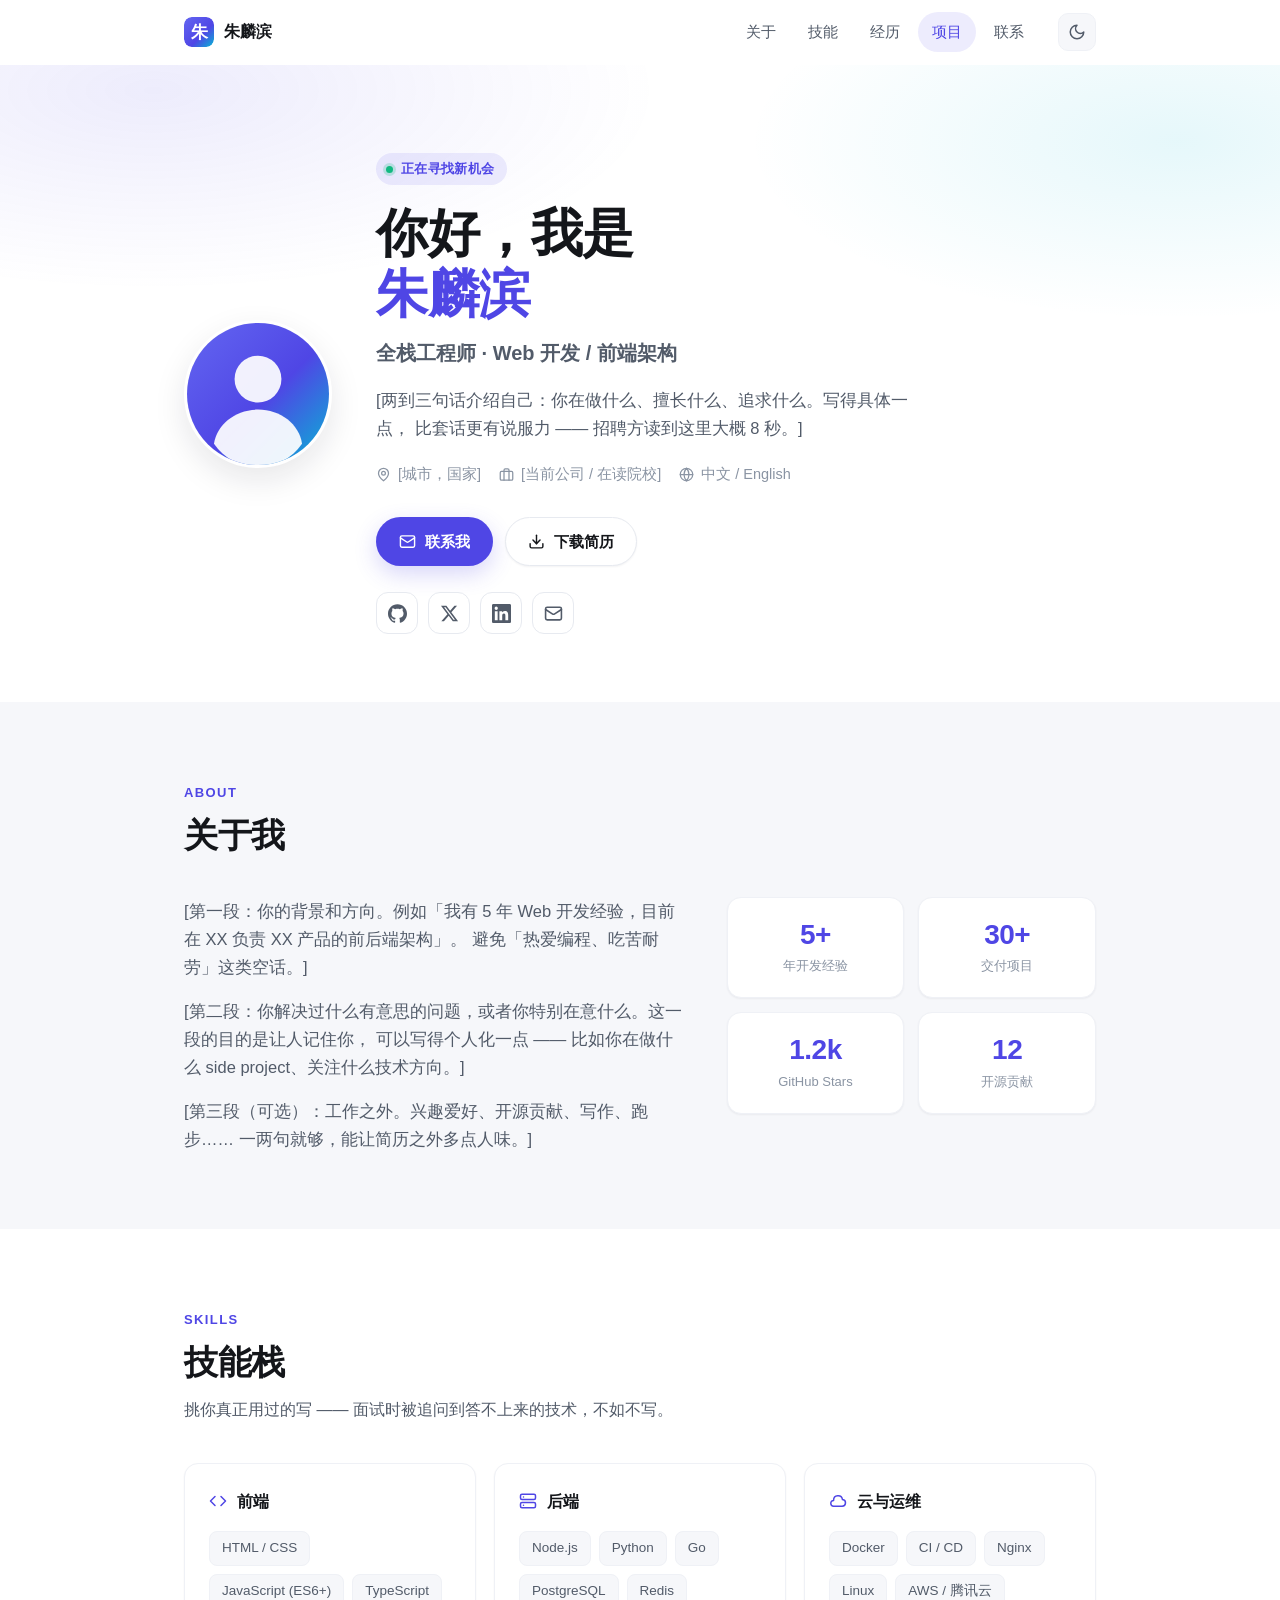
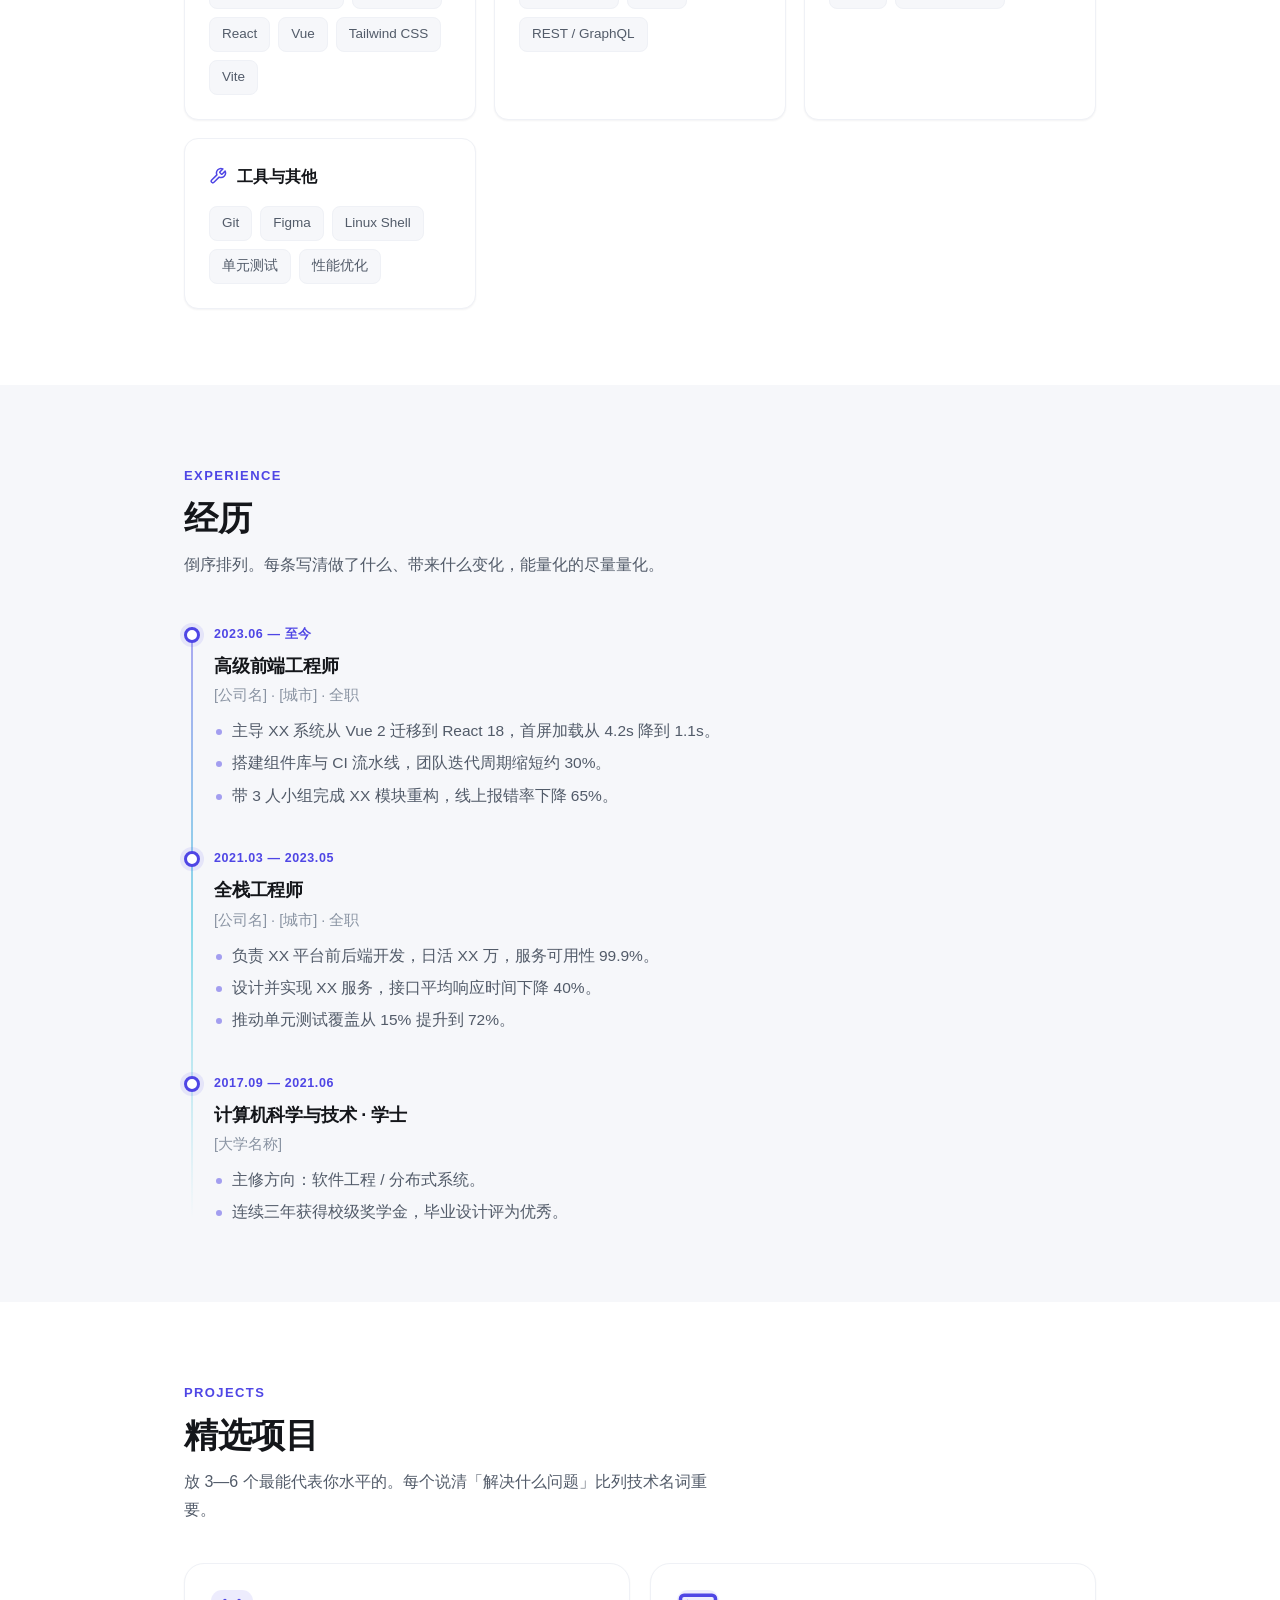
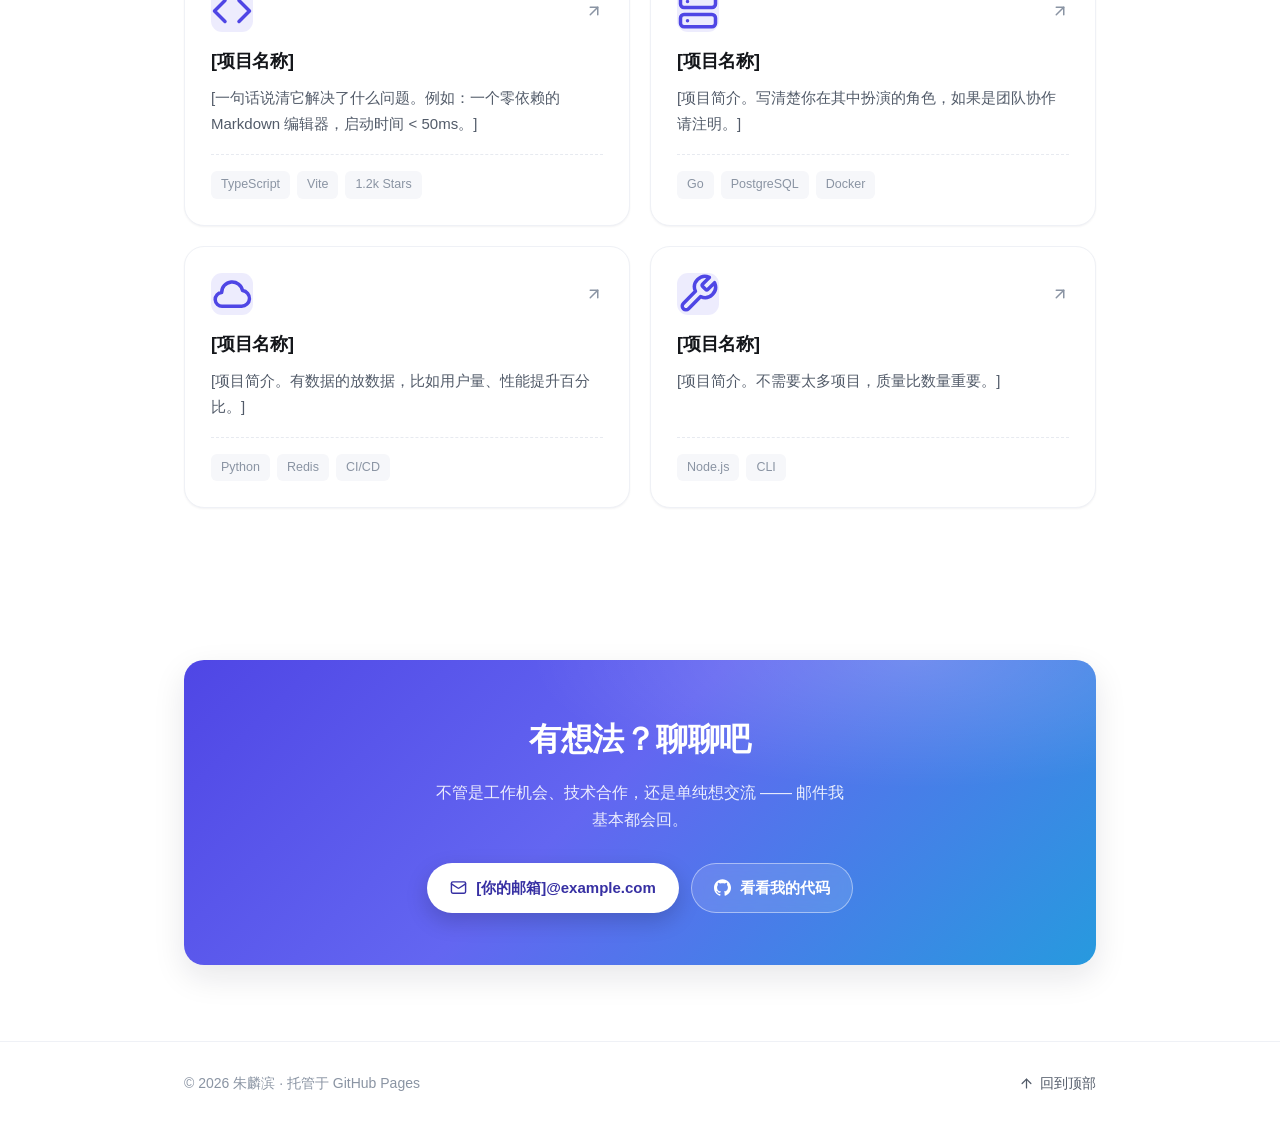
==== commit bf765d15: "chore: 填入姓名，替换占位符" ====
--- a/index.html
+++ b/index.html
@@ -3,14 +3,14 @@
 <head>
 <meta charset="UTF-8">
 <meta name="viewport" content="width=device-width, initial-scale=1">
-<title>[你的名字] · 个人主页</title>
+<title>朱麟滨 · 个人主页</title>
 <meta name="description" content="[一句话简介，会显示在搜索结果和分享卡片里。例如：全栈工程师，专注于 Web 开发与开源项目。]">
-<meta name="author" content="[你的名字]">
+<meta name="author" content="朱麟滨">
 <meta name="theme-color" content="#4f46e5">
 
 <!-- 社交分享卡片（Open Graph）。把 URL 换成你自己的 github.io 地址 -->
 <meta property="og:type" content="website">
-<meta property="og:title" content="[你的名字] · 个人主页">
+<meta property="og:title" content="朱麟滨 · 个人主页">
 <meta property="og:description" content="[一句话简介]">
 <!-- <meta property="og:image" content="https://你的用户名.github.io/assets/img/og.png"> -->
 <meta name="twitter:card" content="summary_large_image">
@@ -62,7 +62,7 @@
   <div class="wrap nav-inner">
     <a class="brand" href="#top">
       <img src="assets/img/favicon.svg" alt="">
-      <span>[名字]</span>
+      <span>朱麟滨</span>
     </a>
 
     <nav class="nav-menu" aria-label="主导航">
@@ -98,12 +98,12 @@
   <section class="hero" id="top">
     <div class="wrap hero-inner">
       <!-- 换成自己的照片：把 assets/img/avatar.jpg 放进去，再把下面 src 改成 .jpg -->
-      <img class="avatar" src="assets/img/avatar.svg" alt="[你的名字] 的头像" width="148" height="148">
+      <img class="avatar" src="assets/img/avatar.svg" alt="朱麟滨 的头像" width="148" height="148">
 
       <div>
         <span class="hero-tag"><span class="dot"></span> 正在寻找新机会</span>
 
-        <h1>你好，我是<br><span class="accent">[你的名字]</span></h1>
+        <h1>你好，我是<br><span class="accent">朱麟滨</span></h1>
 
         <p class="hero-role">全栈工程师 · Web 开发 / 前端架构</p>
 
@@ -388,7 +388,7 @@
 <!-- ===================== 页脚 ===================== -->
 <footer class="footer">
   <div class="wrap footer-inner">
-    <span>© <span id="year">2026</span> [你的名字] · 托管于 GitHub Pages</span>
+    <span>© <span id="year">2026</span> 朱麟滨 · 托管于 GitHub Pages</span>
     <a class="to-top" href="#top" id="to-top">
       <svg><use href="#i-arrow-up"></use></svg> 回到顶部
     </a>
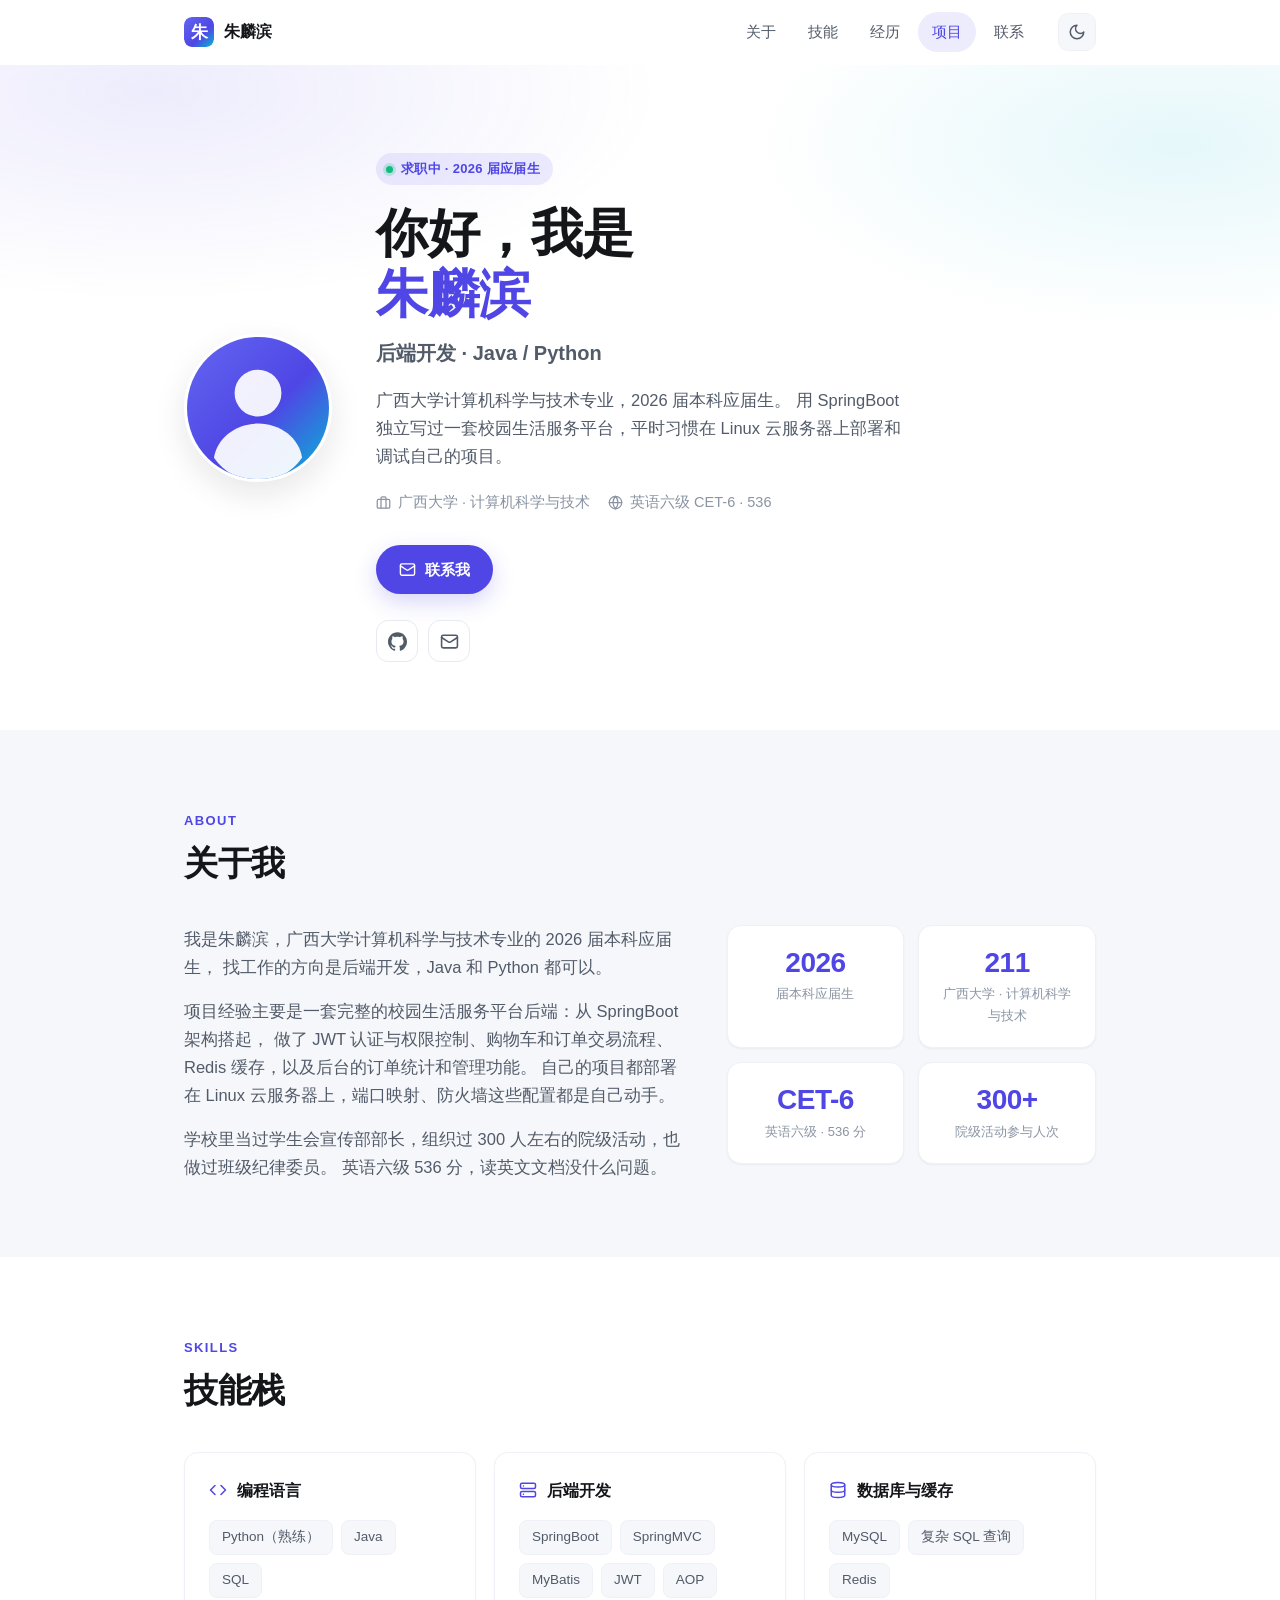
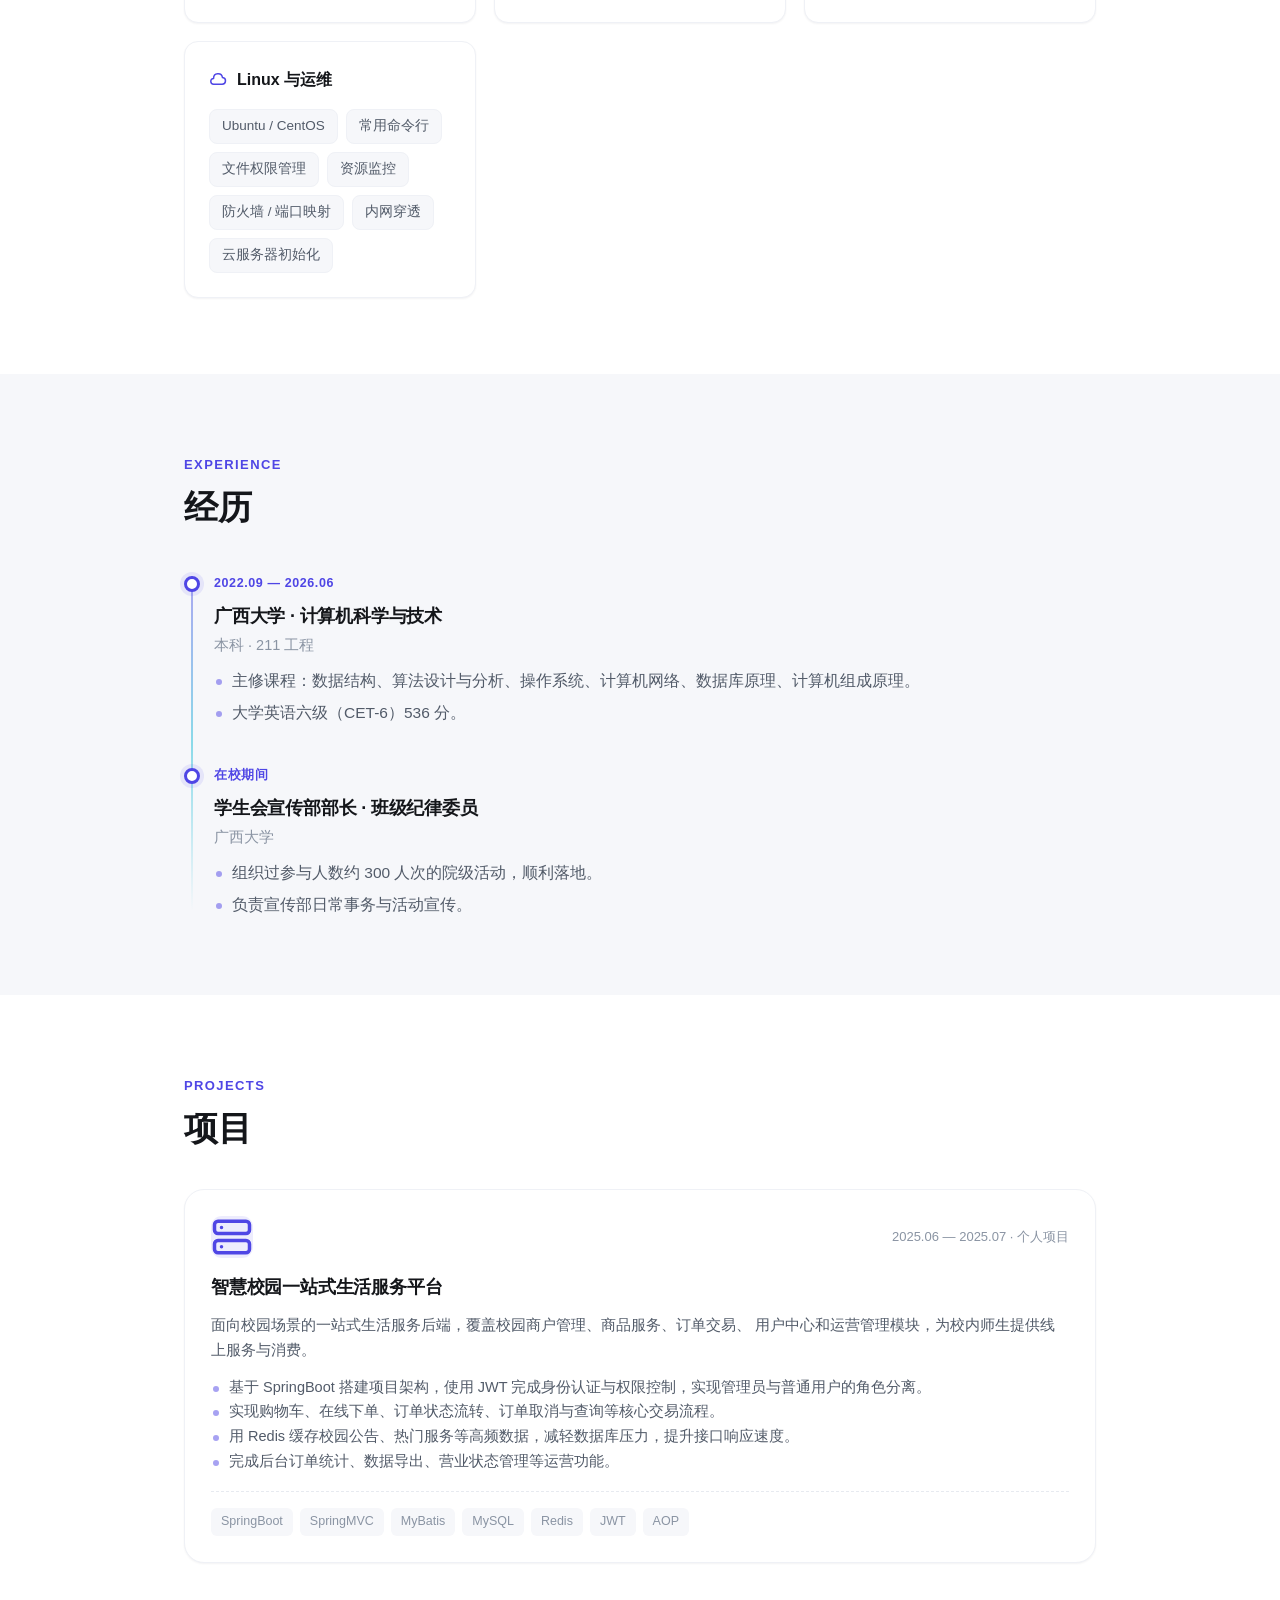
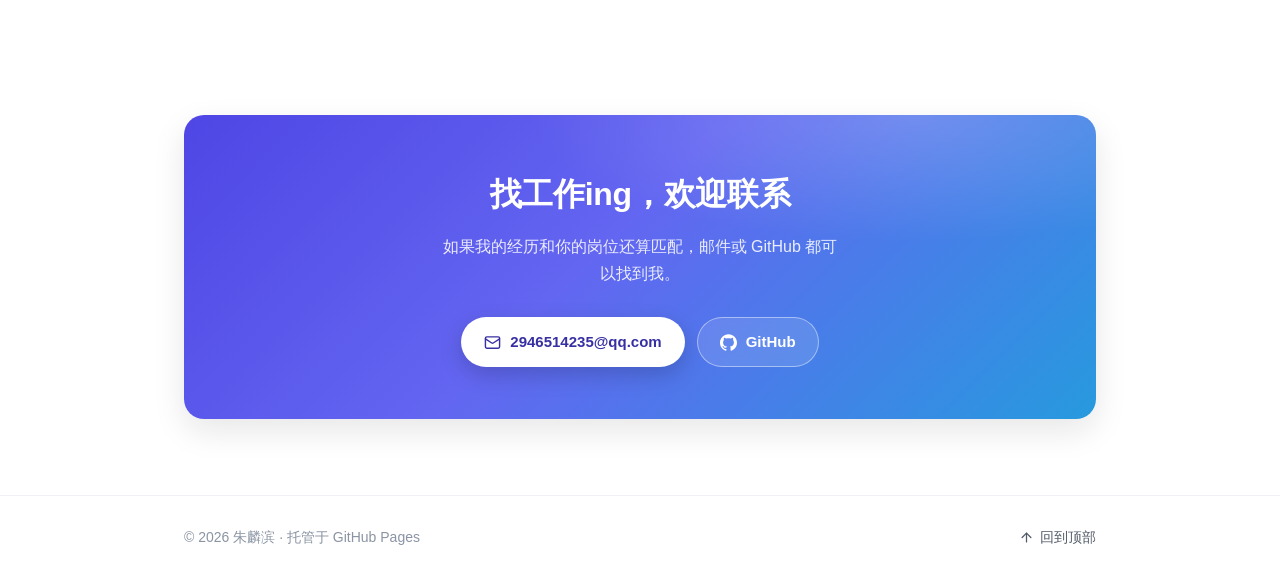
==== commit c66469fc: "content: 按简历填入真实内容" ====
--- a/index.html
+++ b/index.html
@@ -4,14 +4,14 @@
 <meta charset="UTF-8">
 <meta name="viewport" content="width=device-width, initial-scale=1">
 <title>朱麟滨 · 个人主页</title>
-<meta name="description" content="[一句话简介，会显示在搜索结果和分享卡片里。例如：全栈工程师，专注于 Web 开发与开源项目。]">
+<meta name="description" content="朱麟滨 · 广西大学计算机科学与技术 2026 届本科应届生，后端开发方向（Java / Python）。">
 <meta name="author" content="朱麟滨">
 <meta name="theme-color" content="#4f46e5">
 
 <!-- 社交分享卡片（Open Graph）。把 URL 换成你自己的 github.io 地址 -->
 <meta property="og:type" content="website">
 <meta property="og:title" content="朱麟滨 · 个人主页">
-<meta property="og:description" content="[一句话简介]">
+<meta property="og:description" content="朱麟滨 · 广西大学计算机科学与技术 2026 届本科应届生，后端开发方向（Java / Python）。">
 <!-- <meta property="og:image" content="https://你的用户名.github.io/assets/img/og.png"> -->
 <meta name="twitter:card" content="summary_large_image">
 
@@ -45,6 +45,7 @@
   <symbol id="i-briefcase" viewBox="0 0 24 24" fill="none" stroke="currentColor" stroke-width="2" stroke-linecap="round" stroke-linejoin="round"><rect x="2" y="7" width="20" height="14" rx="2"/><path d="M16 21V5a2 2 0 0 0-2-2h-4a2 2 0 0 0-2 2v16"/></symbol>
   <symbol id="i-code" viewBox="0 0 24 24" fill="none" stroke="currentColor" stroke-width="2" stroke-linecap="round" stroke-linejoin="round"><polyline points="16 18 22 12 16 6"/><polyline points="8 6 2 12 8 18"/></symbol>
   <symbol id="i-server" viewBox="0 0 24 24" fill="none" stroke="currentColor" stroke-width="2" stroke-linecap="round" stroke-linejoin="round"><rect x="2" y="3" width="20" height="7" rx="2"/><rect x="2" y="14" width="20" height="7" rx="2"/><path d="M6 6.5h.01M6 17.5h.01"/></symbol>
+  <symbol id="i-database" viewBox="0 0 24 24" fill="none" stroke="currentColor" stroke-width="2" stroke-linecap="round" stroke-linejoin="round"><ellipse cx="12" cy="5" rx="9" ry="3"/><path d="M21 5v14a9 3 0 0 1-18 0V5"/><path d="M21 12a9 3 0 0 1-18 0"/></symbol>
   <symbol id="i-cloud" viewBox="0 0 24 24" fill="none" stroke="currentColor" stroke-width="2" stroke-linecap="round" stroke-linejoin="round"><path d="M17.5 19a4.5 4.5 0 0 0 .5-8.97A6 6 0 0 0 6.1 11.2 3.5 3.5 0 0 0 6.5 19Z"/></symbol>
   <symbol id="i-tool" viewBox="0 0 24 24" fill="none" stroke="currentColor" stroke-width="2" stroke-linecap="round" stroke-linejoin="round"><path d="M14.7 6.3a1 1 0 0 0 0 1.4l1.6 1.6a1 1 0 0 0 1.4 0l3.77-3.77a6 6 0 0 1-7.94 7.94l-6.91 6.91a2.12 2.12 0 0 1-3-3l6.91-6.91a6 6 0 0 1 7.94-7.94l-3.76 3.76z"/></symbol>
   <symbol id="i-globe" viewBox="0 0 24 24" fill="none" stroke="currentColor" stroke-width="2" stroke-linecap="round" stroke-linejoin="round"><circle cx="12" cy="12" r="10"/><path d="M2 12h20"/><path d="M12 2a15.3 15.3 0 0 1 4 10 15.3 15.3 0 0 1-4 10 15.3 15.3 0 0 1-4-10 15.3 15.3 0 0 1 4-10z"/></symbol>
@@ -101,44 +102,33 @@
       <img class="avatar" src="assets/img/avatar.svg" alt="朱麟滨 的头像" width="148" height="148">
 
       <div>
-        <span class="hero-tag"><span class="dot"></span> 正在寻找新机会</span>
+        <span class="hero-tag"><span class="dot"></span> 求职中 · 2026 届应届生</span>
 
         <h1>你好，我是<br><span class="accent">朱麟滨</span></h1>
 
-        <p class="hero-role">全栈工程师 · Web 开发 / 前端架构</p>
+        <p class="hero-role">后端开发 · Java / Python</p>
 
         <p class="hero-desc">
-          [两到三句话介绍自己：你在做什么、擅长什么、追求什么。写得具体一点，
-          比套话更有说服力 —— 招聘方读到这里大概 8 秒。]
+          广西大学计算机科学与技术专业，2026 届本科应届生。
+          用 SpringBoot 独立写过一套校园生活服务平台，平时习惯在 Linux 云服务器上部署和调试自己的项目。
         </p>
 
         <div class="hero-meta">
-          <span><svg><use href="#i-pin"></use></svg> [城市，国家]</span>
-          <span><svg><use href="#i-briefcase"></use></svg> [当前公司 / 在读院校]</span>
-          <span><svg><use href="#i-globe"></use></svg> 中文 / English</span>
+          <span><svg><use href="#i-briefcase"></use></svg> 广西大学 · 计算机科学与技术</span>
+          <span><svg><use href="#i-globe"></use></svg> 英语六级 CET-6 · 536</span>
         </div>
 
         <div class="btn-row">
           <a class="btn btn-primary" href="#contact">
             <svg><use href="#i-mail"></use></svg> 联系我
           </a>
-          <!-- 简历 PDF：放到 assets/files/resume.pdf 后启用 -->
-          <a class="btn btn-ghost" href="assets/files/resume.pdf" download>
-            <svg><use href="#i-download"></use></svg> 下载简历
-          </a>
         </div>
 
         <div class="socials">
-          <a class="social-link" href="https://github.com/[你的用户名]" target="_blank" rel="noopener" aria-label="GitHub">
+          <a class="social-link" href="https://github.com/zhulinbin321" target="_blank" rel="noopener" aria-label="GitHub">
             <svg><use href="#i-github"></use></svg>
           </a>
-          <a class="social-link" href="https://x.com/[你的用户名]" target="_blank" rel="noopener" aria-label="X (Twitter)">
-            <svg><use href="#i-x"></use></svg>
-          </a>
-          <a class="social-link" href="https://www.linkedin.com/in/[你的用户名]" target="_blank" rel="noopener" aria-label="LinkedIn">
-            <svg><use href="#i-linkedin"></use></svg>
-          </a>
-          <a class="social-link" href="mailto:[你的邮箱]@example.com" aria-label="发送邮件">
+          <a class="social-link" href="mailto:2946514235@qq.com" aria-label="发送邮件">
             <svg><use href="#i-mail"></use></svg>
           </a>
         </div>
@@ -157,35 +147,36 @@
       <div class="about-grid">
         <div class="about-text reveal">
           <p>
-            [第一段：你的背景和方向。例如「我有 5 年 Web 开发经验，目前在 XX 负责 XX 产品的前后端架构」。
-            避免「热爱编程、吃苦耐劳」这类空话。]
+            我是朱麟滨，广西大学计算机科学与技术专业的 2026 届本科应届生，
+            找工作的方向是后端开发，Java 和 Python 都可以。
           </p>
           <p>
-            [第二段：你解决过什么有意思的问题，或者你特别在意什么。这一段的目的是让人记住你，
-            可以写得个人化一点 —— 比如你在做什么 side project、关注什么技术方向。]
+            项目经验主要是一套完整的校园生活服务平台后端：从 SpringBoot 架构搭起，
+            做了 JWT 认证与权限控制、购物车和订单交易流程、Redis 缓存，以及后台的订单统计和管理功能。
+            自己的项目都部署在 Linux 云服务器上，端口映射、防火墙这些配置都是自己动手。
           </p>
           <p>
-            [第三段（可选）：工作之外。兴趣爱好、开源贡献、写作、跑步……
-            一两句就够，能让简历之外多点人味。]
+            学校里当过学生会宣传部部长，组织过 300 人左右的院级活动，也做过班级纪律委员。
+            英语六级 536 分，读英文文档没什么问题。
           </p>
         </div>
 
         <div class="stats">
           <div class="stat reveal">
-            <div class="stat-num">5+</div>
-            <div class="stat-label">年开发经验</div>
+            <div class="stat-num">2026</div>
+            <div class="stat-label">届本科应届生</div>
           </div>
           <div class="stat reveal">
-            <div class="stat-num">30+</div>
-            <div class="stat-label">交付项目</div>
+            <div class="stat-num">211</div>
+            <div class="stat-label">广西大学 · 计算机科学与技术</div>
           </div>
           <div class="stat reveal">
-            <div class="stat-num">1.2k</div>
-            <div class="stat-label">GitHub Stars</div>
+            <div class="stat-num">CET-6</div>
+            <div class="stat-label">英语六级 · 536 分</div>
           </div>
           <div class="stat reveal">
-            <div class="stat-num">12</div>
-            <div class="stat-label">开源贡献</div>
+            <div class="stat-num">300+</div>
+            <div class="stat-label">院级活动参与人次</div>
           </div>
         </div>
       </div>
@@ -198,54 +189,48 @@
       <div class="section-head reveal">
         <span class="eyebrow">Skills</span>
         <h2>技能栈</h2>
-        <p>挑你真正用过的写 —— 面试时被追问到答不上来的技术，不如不写。</p>
       </div>
 
       <div class="skill-grid">
         <div class="skill-card reveal">
-          <h3><svg><use href="#i-code"></use></svg> 前端</h3>
+          <h3><svg><use href="#i-code"></use></svg> 编程语言</h3>
           <div class="chips">
-            <span class="chip">HTML / CSS</span>
-            <span class="chip">JavaScript (ES6+)</span>
-            <span class="chip">TypeScript</span>
-            <span class="chip">React</span>
-            <span class="chip">Vue</span>
-            <span class="chip">Tailwind CSS</span>
-            <span class="chip">Vite</span>
+            <span class="chip">Python（熟练）</span>
+            <span class="chip">Java</span>
+            <span class="chip">SQL</span>
           </div>
         </div>
 
         <div class="skill-card reveal">
-          <h3><svg><use href="#i-server"></use></svg> 后端</h3>
+          <h3><svg><use href="#i-server"></use></svg> 后端开发</h3>
           <div class="chips">
-            <span class="chip">Node.js</span>
-            <span class="chip">Python</span>
-            <span class="chip">Go</span>
-            <span class="chip">PostgreSQL</span>
+            <span class="chip">SpringBoot</span>
+            <span class="chip">SpringMVC</span>
+            <span class="chip">MyBatis</span>
+            <span class="chip">JWT</span>
+            <span class="chip">AOP</span>
+          </div>
+        </div>
+
+        <div class="skill-card reveal">
+          <h3><svg><use href="#i-database"></use></svg> 数据库与缓存</h3>
+          <div class="chips">
+            <span class="chip">MySQL</span>
+            <span class="chip">复杂 SQL 查询</span>
             <span class="chip">Redis</span>
-            <span class="chip">REST / GraphQL</span>
           </div>
         </div>
 
         <div class="skill-card reveal">
-          <h3><svg><use href="#i-cloud"></use></svg> 云与运维</h3>
+          <h3><svg><use href="#i-cloud"></use></svg> Linux 与运维</h3>
           <div class="chips">
-            <span class="chip">Docker</span>
-            <span class="chip">CI / CD</span>
-            <span class="chip">Nginx</span>
-            <span class="chip">Linux</span>
-            <span class="chip">AWS / 腾讯云</span>
-          </div>
-        </div>
-
-        <div class="skill-card reveal">
-          <h3><svg><use href="#i-tool"></use></svg> 工具与其他</h3>
-          <div class="chips">
-            <span class="chip">Git</span>
-            <span class="chip">Figma</span>
-            <span class="chip">Linux Shell</span>
-            <span class="chip">单元测试</span>
-            <span class="chip">性能优化</span>
+            <span class="chip">Ubuntu / CentOS</span>
+            <span class="chip">常用命令行</span>
+            <span class="chip">文件权限管理</span>
+            <span class="chip">资源监控</span>
+            <span class="chip">防火墙 / 端口映射</span>
+            <span class="chip">内网穿透</span>
+            <span class="chip">云服务器初始化</span>
           </div>
         </div>
       </div>
@@ -258,39 +243,26 @@
       <div class="section-head reveal">
         <span class="eyebrow">Experience</span>
         <h2>经历</h2>
-        <p>倒序排列。每条写清做了什么、带来什么变化，能量化的尽量量化。</p>
       </div>
 
       <div class="timeline">
         <div class="tl-item reveal">
-          <span class="tl-date">2023.06 — 至今</span>
-          <h3>高级前端工程师</h3>
-          <p class="tl-org">[公司名] · [城市] · 全职</p>
+          <span class="tl-date">2022.09 — 2026.06</span>
+          <h3>广西大学 · 计算机科学与技术</h3>
+          <p class="tl-org">本科 · 211 工程</p>
           <ul class="tl-desc">
-            <li>主导 XX 系统从 Vue 2 迁移到 React 18，首屏加载从 4.2s 降到 1.1s。</li>
-            <li>搭建组件库与 CI 流水线，团队迭代周期缩短约 30%。</li>
-            <li>带 3 人小组完成 XX 模块重构，线上报错率下降 65%。</li>
+            <li>主修课程：数据结构、算法设计与分析、操作系统、计算机网络、数据库原理、计算机组成原理。</li>
+            <li>大学英语六级（CET-6）536 分。</li>
           </ul>
         </div>
 
         <div class="tl-item reveal">
-          <span class="tl-date">2021.03 — 2023.05</span>
-          <h3>全栈工程师</h3>
-          <p class="tl-org">[公司名] · [城市] · 全职</p>
+          <span class="tl-date">在校期间</span>
+          <h3>学生会宣传部部长 · 班级纪律委员</h3>
+          <p class="tl-org">广西大学</p>
           <ul class="tl-desc">
-            <li>负责 XX 平台前后端开发，日活 XX 万，服务可用性 99.9%。</li>
-            <li>设计并实现 XX 服务，接口平均响应时间下降 40%。</li>
-            <li>推动单元测试覆盖从 15% 提升到 72%。</li>
-          </ul>
-        </div>
-
-        <div class="tl-item reveal">
-          <span class="tl-date">2017.09 — 2021.06</span>
-          <h3>计算机科学与技术 · 学士</h3>
-          <p class="tl-org">[大学名称]</p>
-          <ul class="tl-desc">
-            <li>主修方向：软件工程 / 分布式系统。</li>
-            <li>连续三年获得校级奖学金，毕业设计评为优秀。</li>
+            <li>组织过参与人数约 300 人次的院级活动，顺利落地。</li>
+            <li>负责宣传部日常事务与活动宣传。</li>
           </ul>
         </div>
       </div>
@@ -302,65 +274,36 @@
     <div class="wrap">
       <div class="section-head reveal">
         <span class="eyebrow">Projects</span>
-        <h2>精选项目</h2>
-        <p>放 3—6 个最能代表你水平的。每个说清「解决什么问题」比列技术名词重要。</p>
+        <h2>项目</h2>
       </div>
 
       <div class="project-grid">
-        <a class="project-card reveal" href="https://github.com/[你的用户名]/[仓库名]" target="_blank" rel="noopener">
-          <div class="pc-top">
-            <span class="pc-icon"><svg><use href="#i-code"></use></svg></span>
-            <span class="pc-arrow"><svg><use href="#i-arrow-ur"></use></svg></span>
-          </div>
-          <h3>[项目名称]</h3>
-          <p>[一句话说清它解决了什么问题。例如：一个零依赖的 Markdown 编辑器，启动时间 &lt; 50ms。]</p>
-          <div class="pc-footer">
-            <span class="tag">TypeScript</span>
-            <span class="tag">Vite</span>
-            <span class="tag">1.2k Stars</span>
-          </div>
-        </a>
-
-        <a class="project-card reveal" href="https://github.com/[你的用户名]/[仓库名]" target="_blank" rel="noopener">
+        <div class="project-card reveal">
           <div class="pc-top">
             <span class="pc-icon"><svg><use href="#i-server"></use></svg></span>
-            <span class="pc-arrow"><svg><use href="#i-arrow-ur"></use></svg></span>
-          </div>
-          <h3>[项目名称]</h3>
-          <p>[项目简介。写清楚你在其中扮演的角色，如果是团队协作请注明。]</p>
+            <span class="pc-time">2025.06 — 2025.07 · 个人项目</span>
+          </div>
+          <h3>智慧校园一站式生活服务平台</h3>
+          <p>
+            面向校园场景的一站式生活服务后端，覆盖校园商户管理、商品服务、订单交易、
+            用户中心和运营管理模块，为校内师生提供线上服务与消费。
+          </p>
+          <ul class="tl-desc">
+            <li>基于 SpringBoot 搭建项目架构，使用 JWT 完成身份认证与权限控制，实现管理员与普通用户的角色分离。</li>
+            <li>实现购物车、在线下单、订单状态流转、订单取消与查询等核心交易流程。</li>
+            <li>用 Redis 缓存校园公告、热门服务等高频数据，减轻数据库压力，提升接口响应速度。</li>
+            <li>完成后台订单统计、数据导出、营业状态管理等运营功能。</li>
+          </ul>
           <div class="pc-footer">
-            <span class="tag">Go</span>
-            <span class="tag">PostgreSQL</span>
-            <span class="tag">Docker</span>
-          </div>
-        </a>
-
-        <a class="project-card reveal" href="https://github.com/[你的用户名]/[仓库名]" target="_blank" rel="noopener">
-          <div class="pc-top">
-            <span class="pc-icon"><svg><use href="#i-cloud"></use></svg></span>
-            <span class="pc-arrow"><svg><use href="#i-arrow-ur"></use></svg></span>
-          </div>
-          <h3>[项目名称]</h3>
-          <p>[项目简介。有数据的放数据，比如用户量、性能提升百分比。]</p>
-          <div class="pc-footer">
-            <span class="tag">Python</span>
+            <span class="tag">SpringBoot</span>
+            <span class="tag">SpringMVC</span>
+            <span class="tag">MyBatis</span>
+            <span class="tag">MySQL</span>
             <span class="tag">Redis</span>
-            <span class="tag">CI/CD</span>
-          </div>
-        </a>
-
-        <a class="project-card reveal" href="https://github.com/[你的用户名]/[仓库名]" target="_blank" rel="noopener">
-          <div class="pc-top">
-            <span class="pc-icon"><svg><use href="#i-tool"></use></svg></span>
-            <span class="pc-arrow"><svg><use href="#i-arrow-ur"></use></svg></span>
-          </div>
-          <h3>[项目名称]</h3>
-          <p>[项目简介。不需要太多项目，质量比数量重要。]</p>
-          <div class="pc-footer">
-            <span class="tag">Node.js</span>
-            <span class="tag">CLI</span>
-          </div>
-        </a>
+            <span class="tag">JWT</span>
+            <span class="tag">AOP</span>
+          </div>
+        </div>
       </div>
     </div>
   </section>
@@ -369,14 +312,14 @@
   <section id="contact">
     <div class="wrap">
       <div class="contact-card reveal">
-        <h2>有想法？聊聊吧</h2>
-        <p>不管是工作机会、技术合作，还是单纯想交流 —— 邮件我基本都会回。</p>
+        <h2>找工作ing，欢迎联系</h2>
+        <p>如果我的经历和你的岗位还算匹配，邮件或 GitHub 都可以找到我。</p>
         <div class="btn-row">
-          <a class="btn btn-on-gradient" href="mailto:[你的邮箱]@example.com">
-            <svg><use href="#i-mail"></use></svg> [你的邮箱]@example.com
-          </a>
-          <a class="btn btn-outline-light" href="https://github.com/[你的用户名]" target="_blank" rel="noopener">
-            <svg><use href="#i-github"></use></svg> 看看我的代码
+          <a class="btn btn-on-gradient" href="mailto:2946514235@qq.com">
+            <svg><use href="#i-mail"></use></svg> 2946514235@qq.com
+          </a>
+          <a class="btn btn-outline-light" href="https://github.com/zhulinbin321" target="_blank" rel="noopener">
+            <svg><use href="#i-github"></use></svg> GitHub
           </a>
         </div>
       </div>
--- a/assets/css/style.css
+++ b/assets/css/style.css
@@ -610,6 +610,11 @@
   color: var(--accent);
   font-size: 20px;
 }
+.pc-time {
+  font-size: 13px;
+  color: var(--text-muted);
+  font-weight: 500;
+}
 .pc-arrow {
   color: var(--text-muted);
   transition: all .22s var(--ease);
@@ -619,6 +624,10 @@
   color: var(--accent);
   transform: translate(3px, -3px);
 }
+
+/* 项目卡内的要点列表（复用时间线列表样式） */
+.project-card .tl-desc { margin-top: 12px; font-size: 14.5px; }
+.project-card .tl-desc li { margin-top: 0; }
 
 .project-card h3 { font-size: 18px; font-weight: 700; letter-spacing: -.2px; }
 .project-card > p {
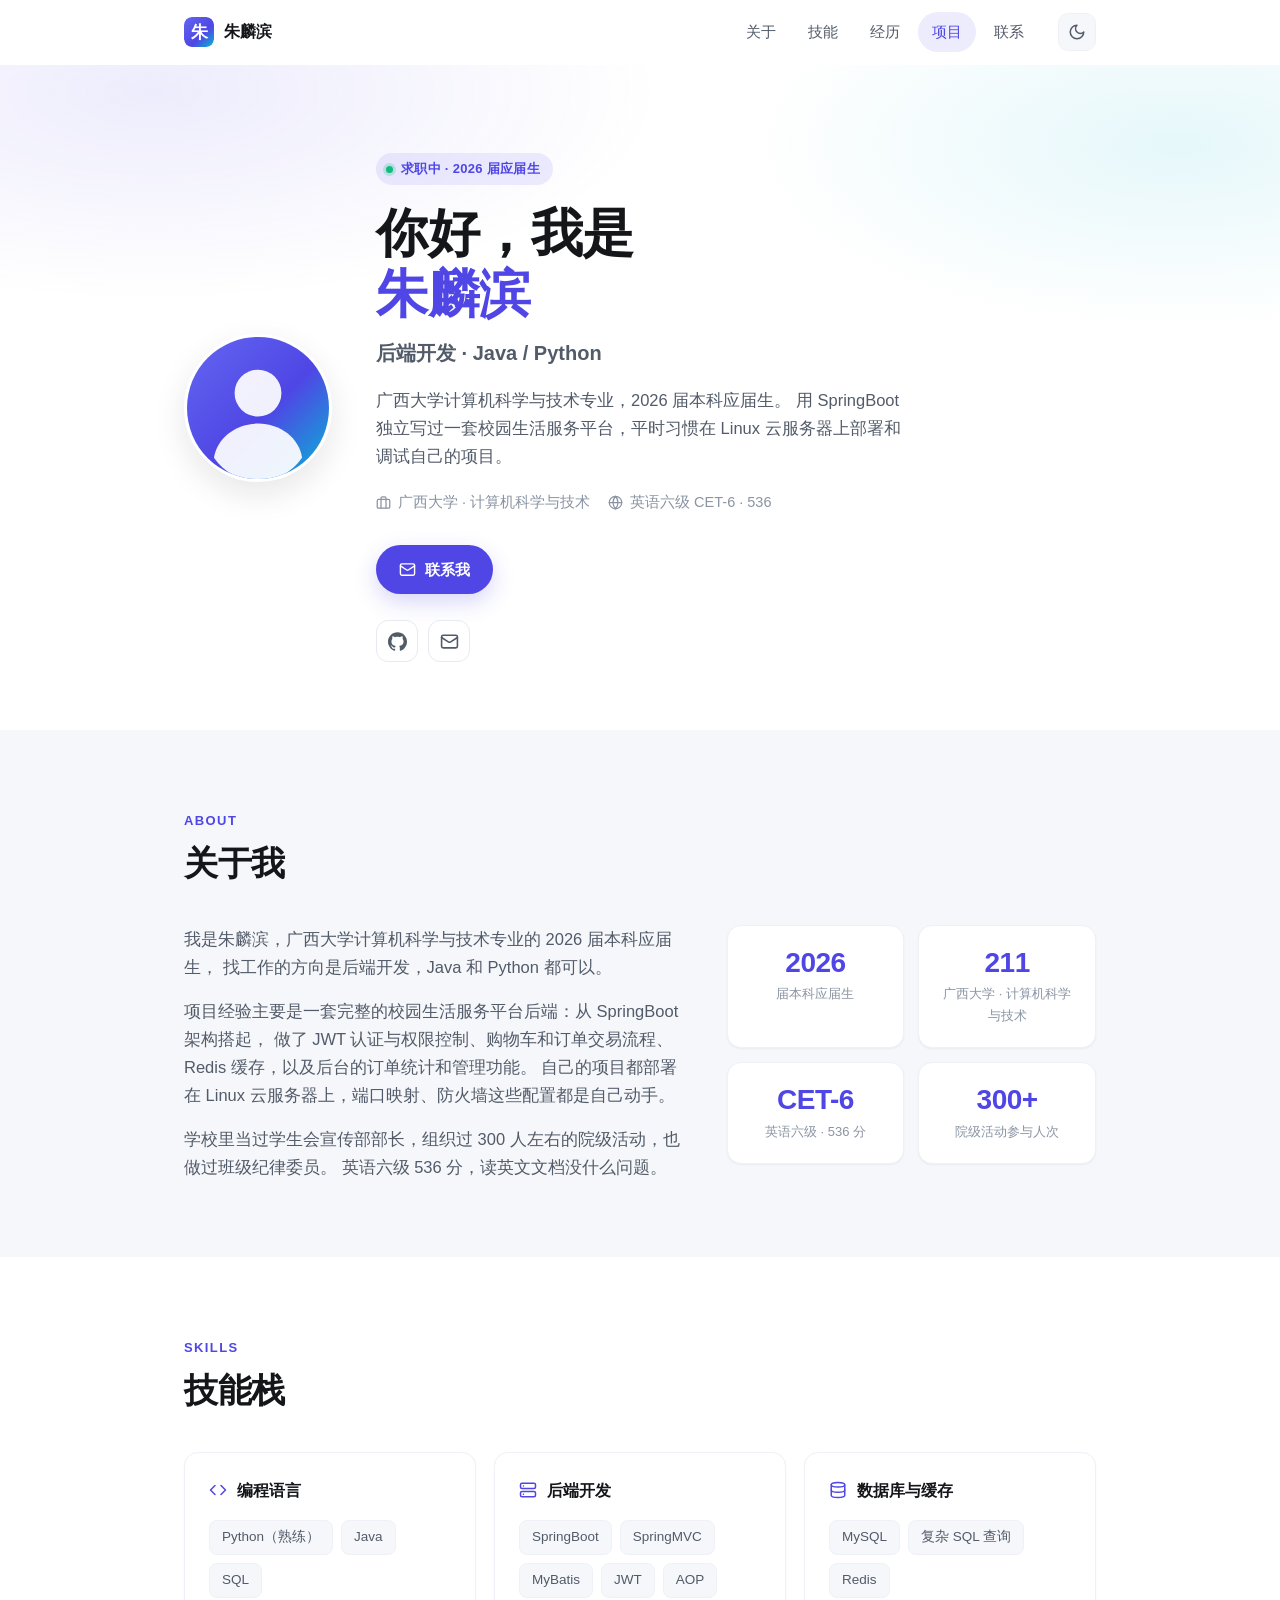
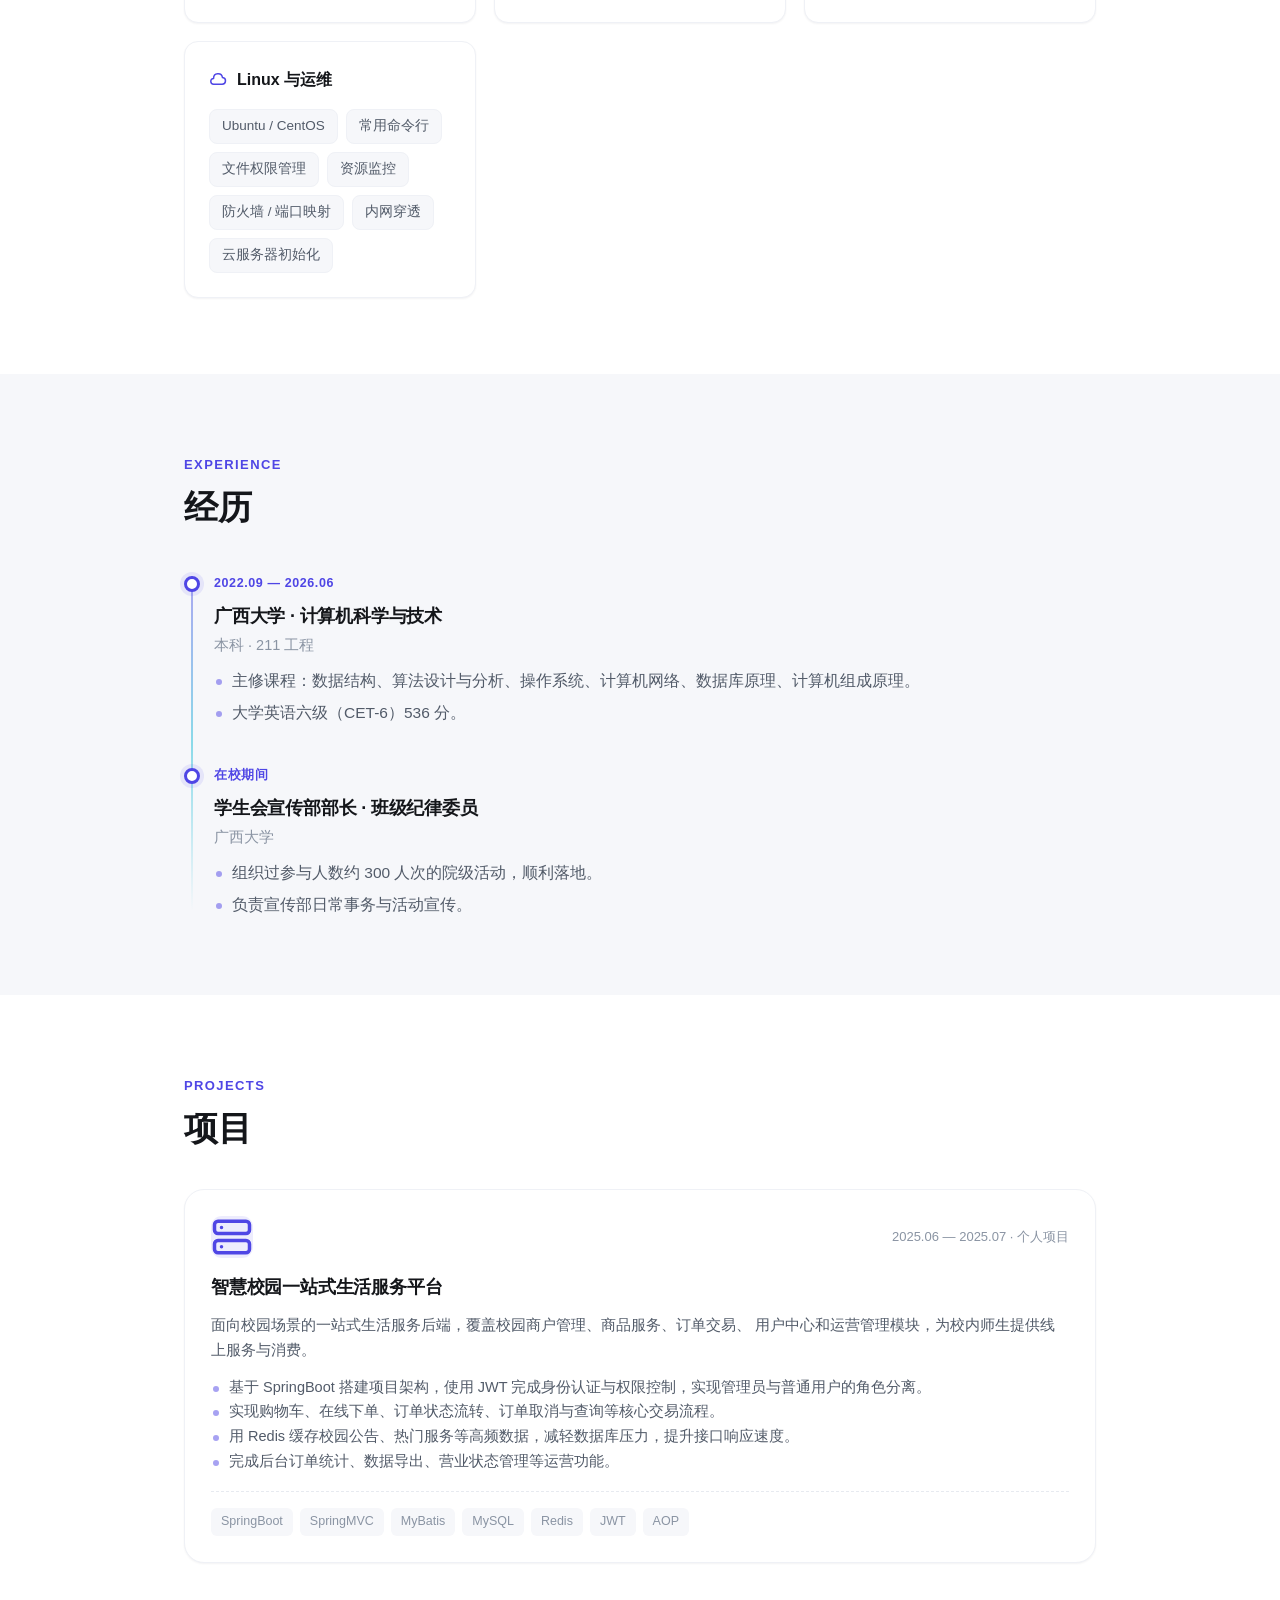
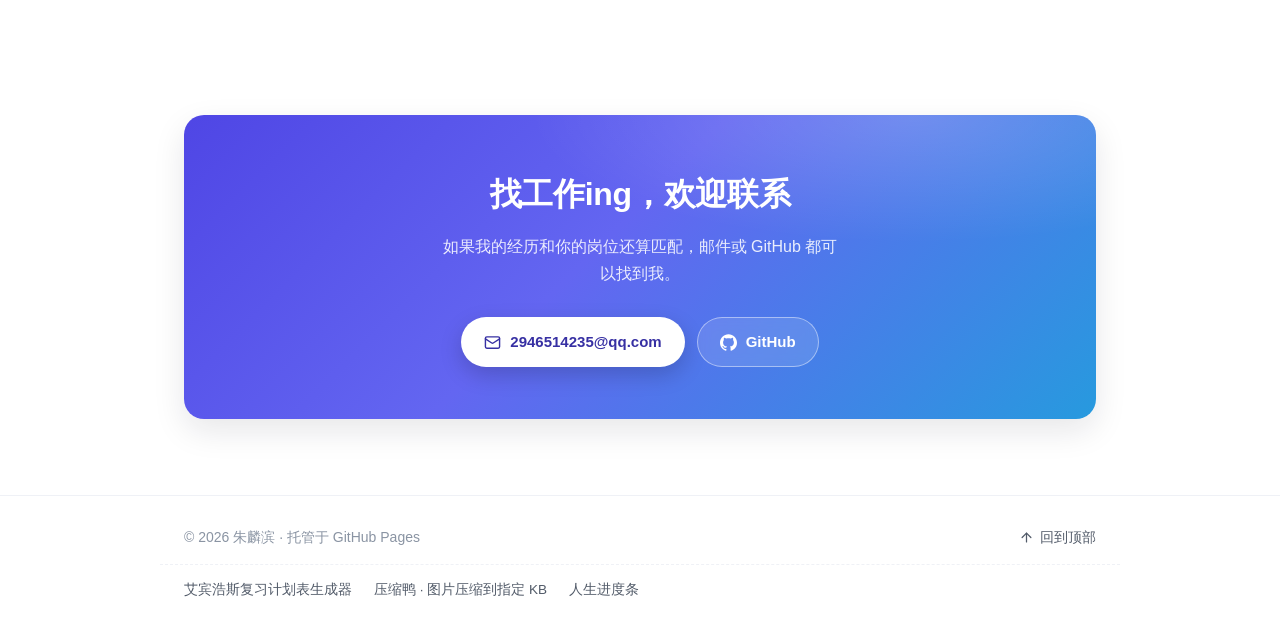
==== commit bed5c83a: "seo: 艾宾浩斯页补充搜索优化内容与结构化数据，新增 sitemap/robots" ====
--- a/index.html
+++ b/index.html
@@ -5,6 +5,8 @@
 <meta name="viewport" content="width=device-width, initial-scale=1">
 <title>朱麟滨 · 个人主页</title>
 <meta name="description" content="朱麟滨 · 广西大学计算机科学与技术 2026 届本科应届生，后端开发方向（Java / Python）。">
+<link rel="canonical" href="https://zhulinbin321.github.io/">
+<link rel="sitemap" type="application/xml" href="/sitemap.xml">
 <meta name="author" content="朱麟滨">
 <meta name="theme-color" content="#4f46e5">
 
@@ -336,6 +338,11 @@
       <svg><use href="#i-arrow-up"></use></svg> 回到顶部
     </a>
   </div>
+  <nav class="wrap footer-links" aria-label="我做的小工具">
+    <a href="ebbinghaus/">艾宾浩斯复习计划表生成器</a>
+    <a href="tools/">压缩鸭 · 图片压缩到指定 KB</a>
+    <a href="life/">人生进度条</a>
+  </nav>
 </footer>
 
 <script src="assets/js/main.js"></script>
--- a/assets/css/style.css
+++ b/assets/css/style.css
@@ -715,6 +715,15 @@
 }
 .footer a { color: var(--text-soft); }
 .footer a:hover { color: var(--accent); }
+.footer-links {
+  display: flex;
+  flex-wrap: wrap;
+  gap: 8px 22px;
+  margin-top: 14px;
+  padding-top: 14px;
+  border-top: 1px dashed var(--border-soft);
+  font-size: 13.5px;
+}
 .to-top {
   display: inline-flex;
   align-items: center;
@@ -766,6 +775,7 @@
 
   .contact-card { padding: 40px 24px; }
   .footer-inner { justify-content: center; text-align: center; }
+  .footer-links { justify-content: center; }
 }
 
 @media (max-width: 420px) {
@@ -775,7 +785,7 @@
 
 /* ---------- 15. 打印（导出 PDF 简历） ---------- */
 @media print {
-  .nav, .mobile-panel, .socials, .btn-row, .to-top, .skip-link, .pc-arrow { display: none !important; }
+  .nav, .mobile-panel, .socials, .btn-row, .to-top, .skip-link, .pc-arrow, .footer-links { display: none !important; }
 
   body { background: #fff; color: #000; font-size: 11.5pt; }
   .wrap { max-width: 100%; padding-inline: 0; }
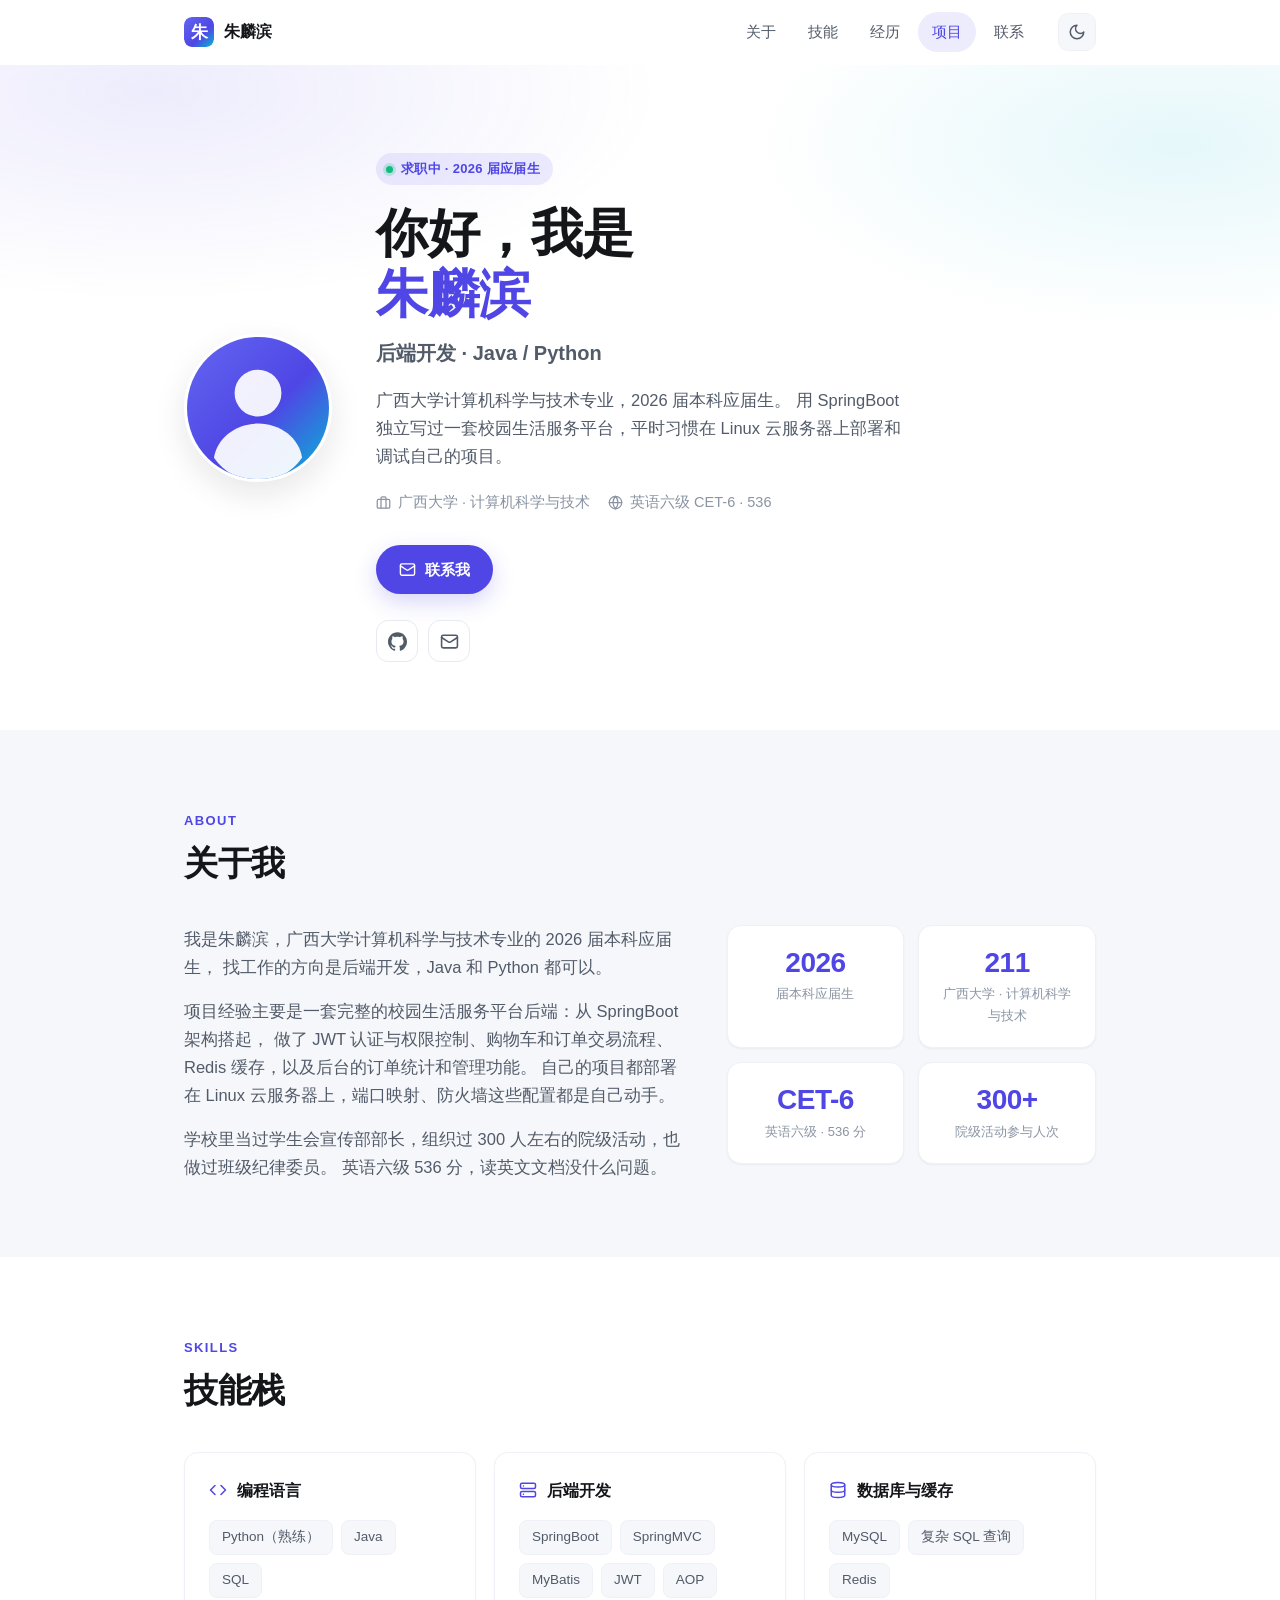
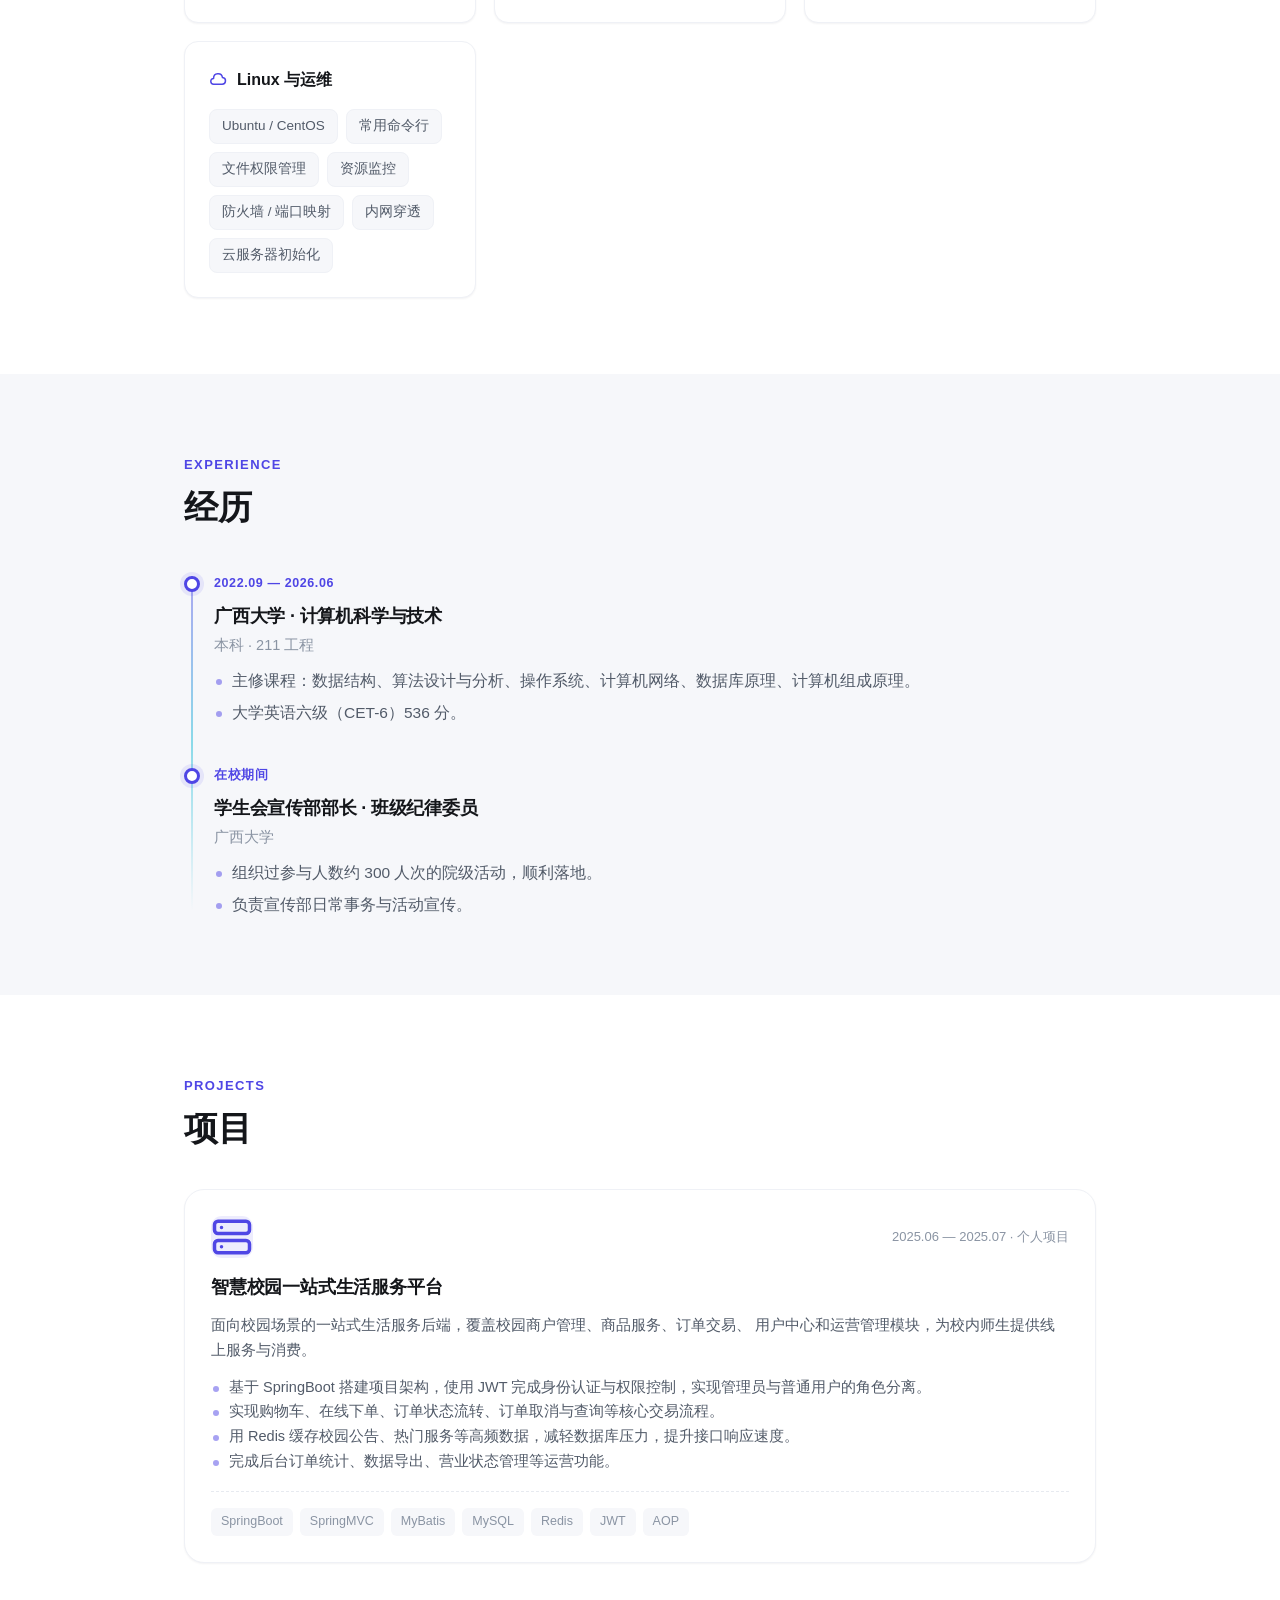
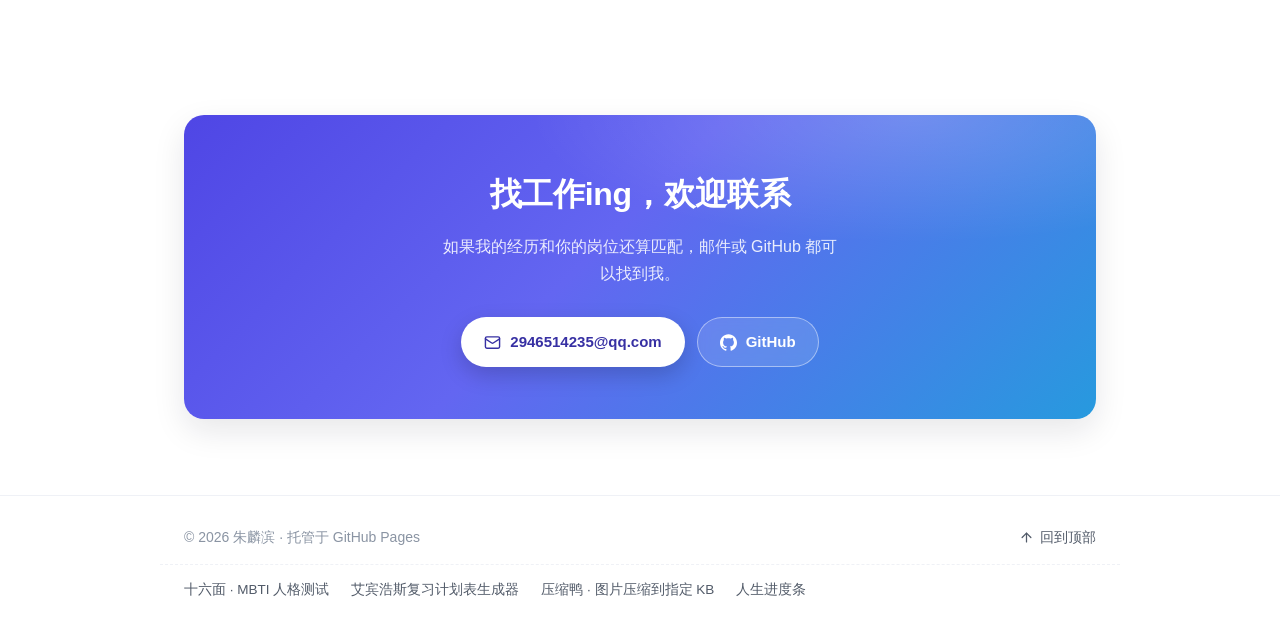
==== commit db06678a: "Add MBTI personality test site (mbti/)" ====
--- a/index.html
+++ b/index.html
@@ -339,6 +339,7 @@
     </a>
   </div>
   <nav class="wrap footer-links" aria-label="我做的小工具">
+    <a href="mbti/">十六面 · MBTI 人格测试</a>
     <a href="ebbinghaus/">艾宾浩斯复习计划表生成器</a>
     <a href="tools/">压缩鸭 · 图片压缩到指定 KB</a>
     <a href="life/">人生进度条</a>
